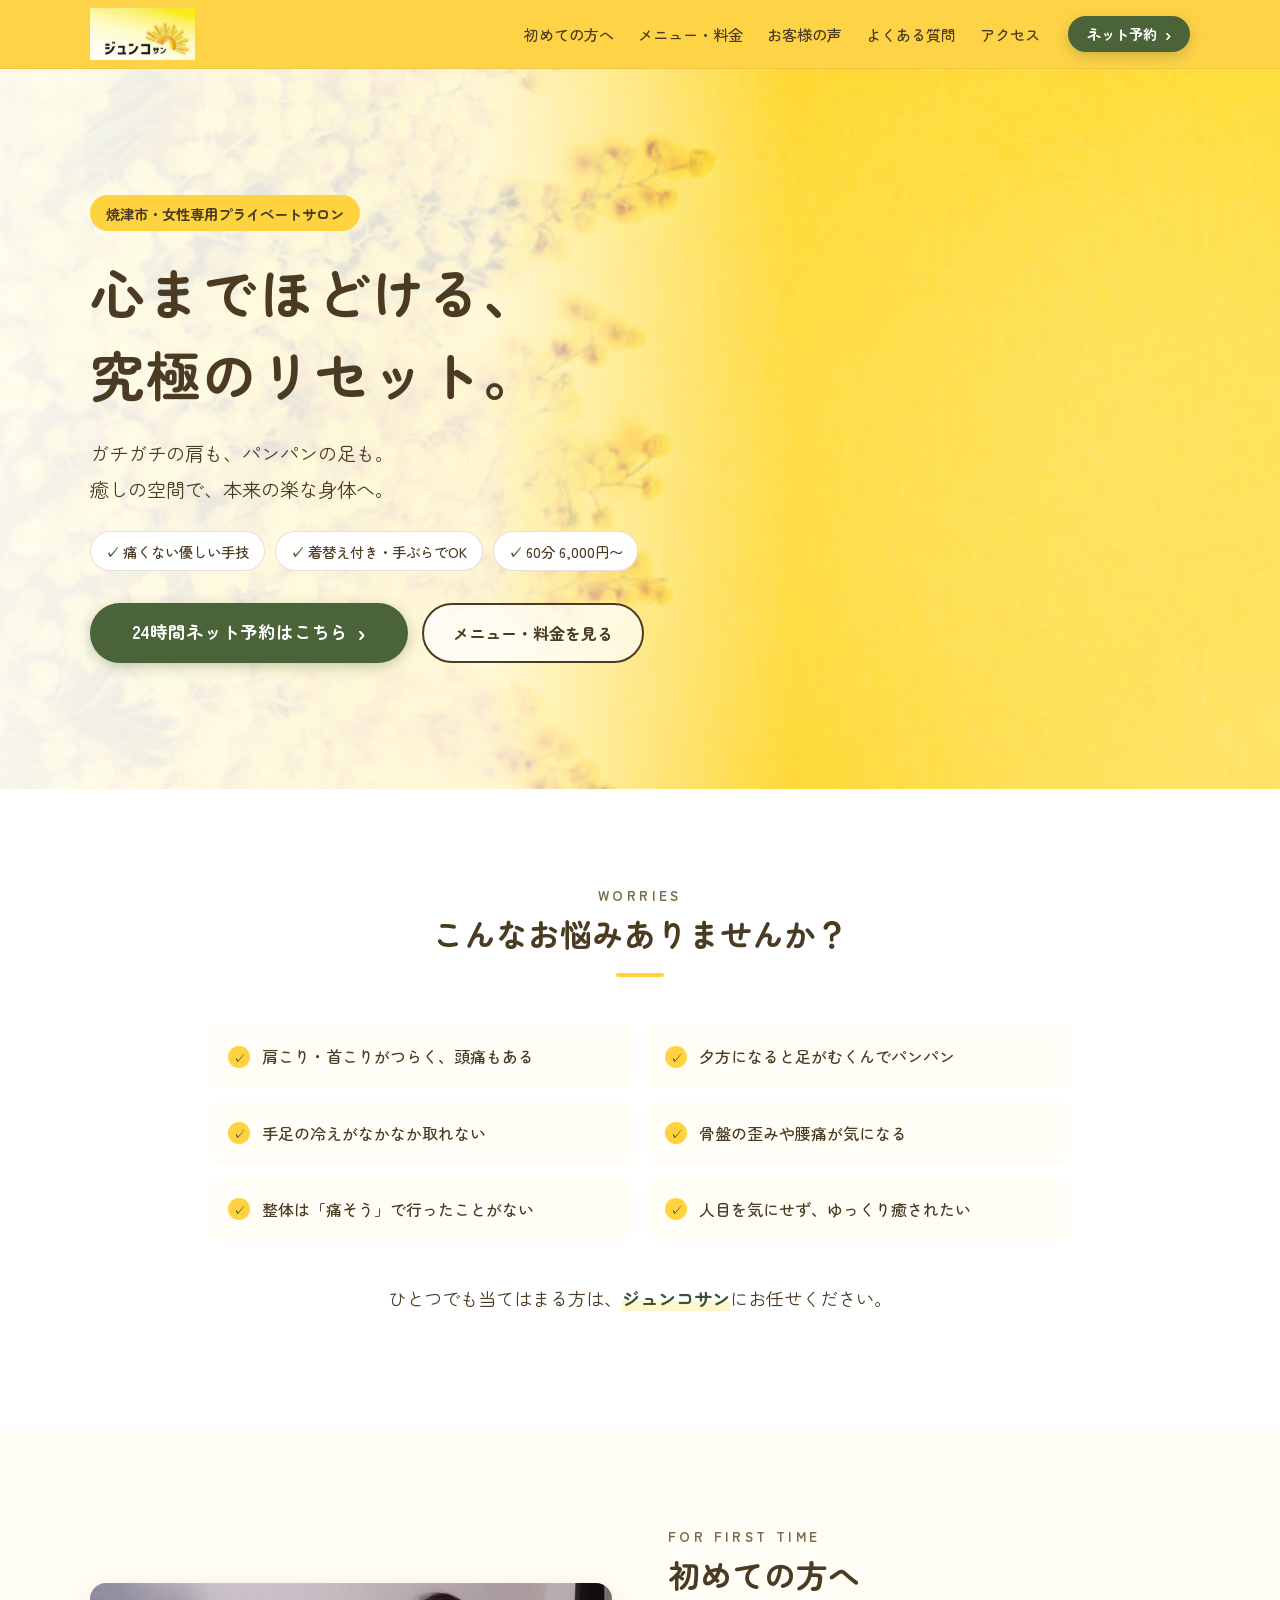
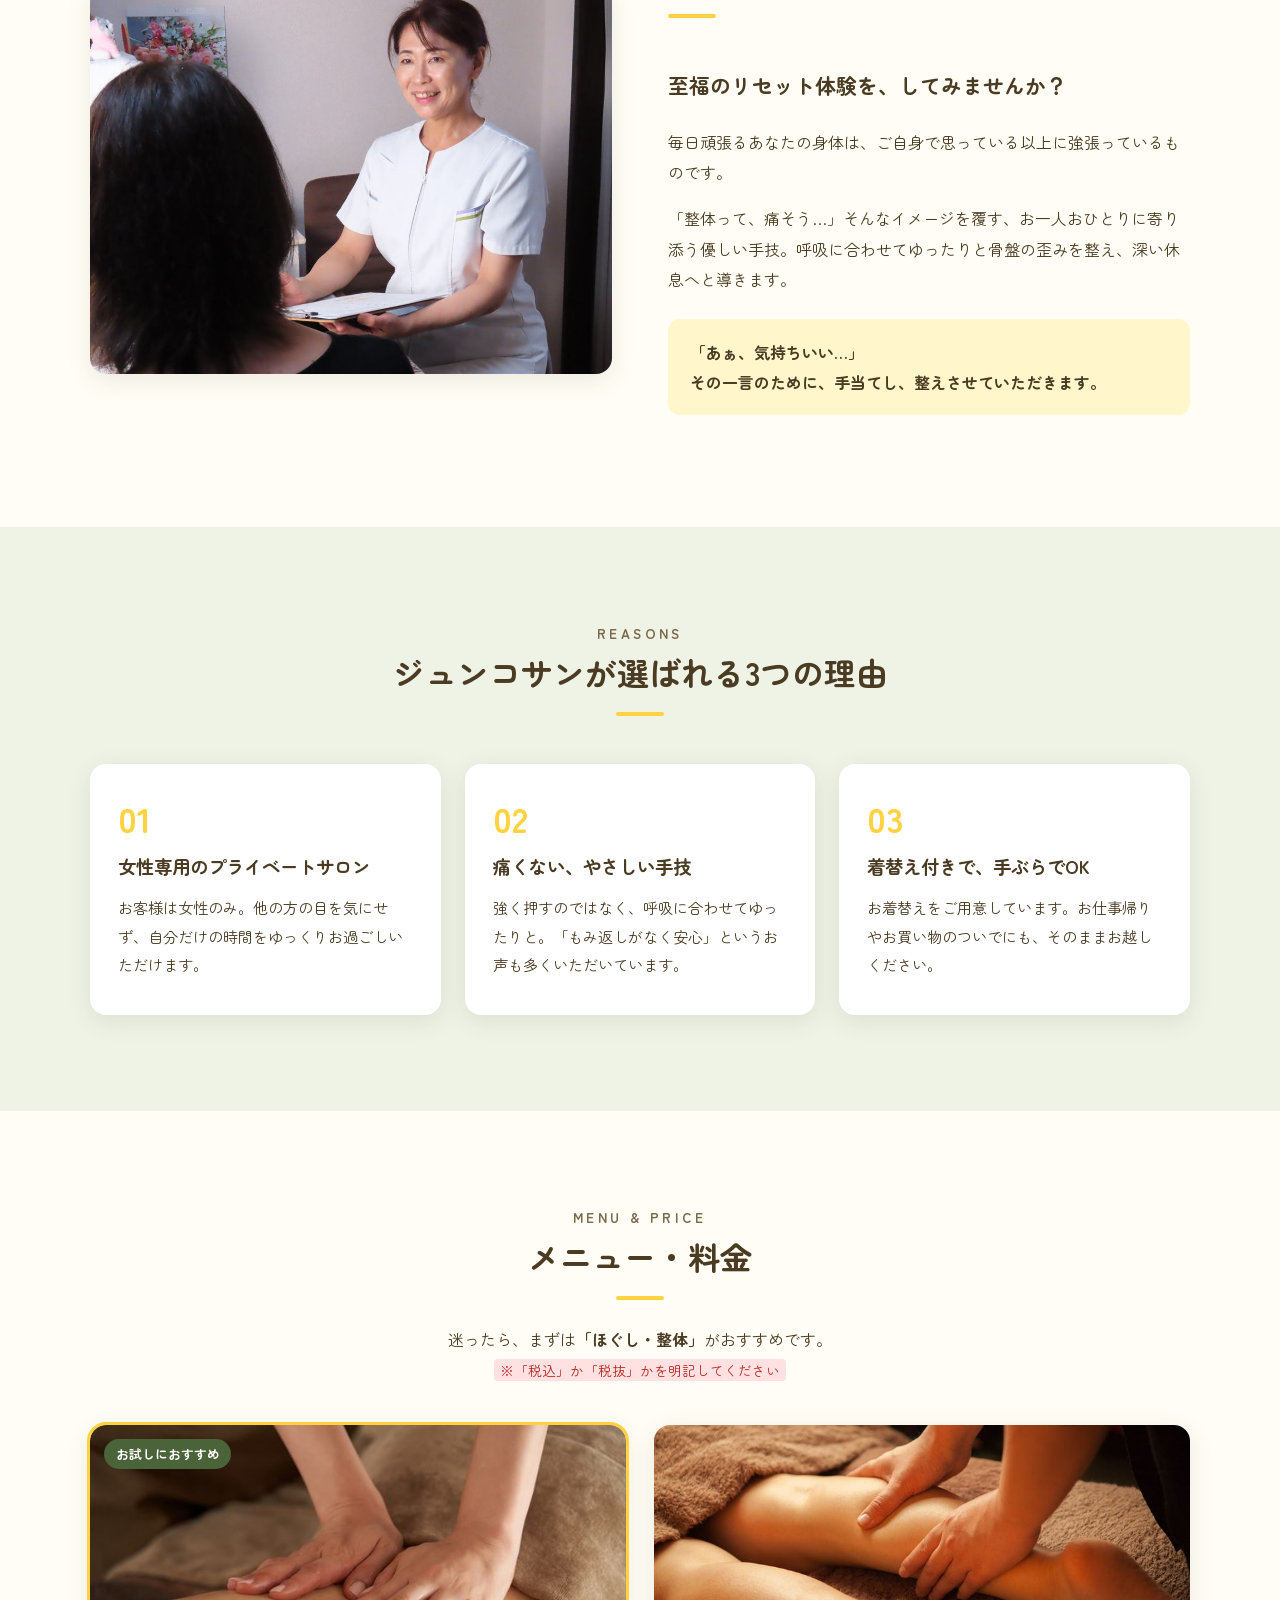
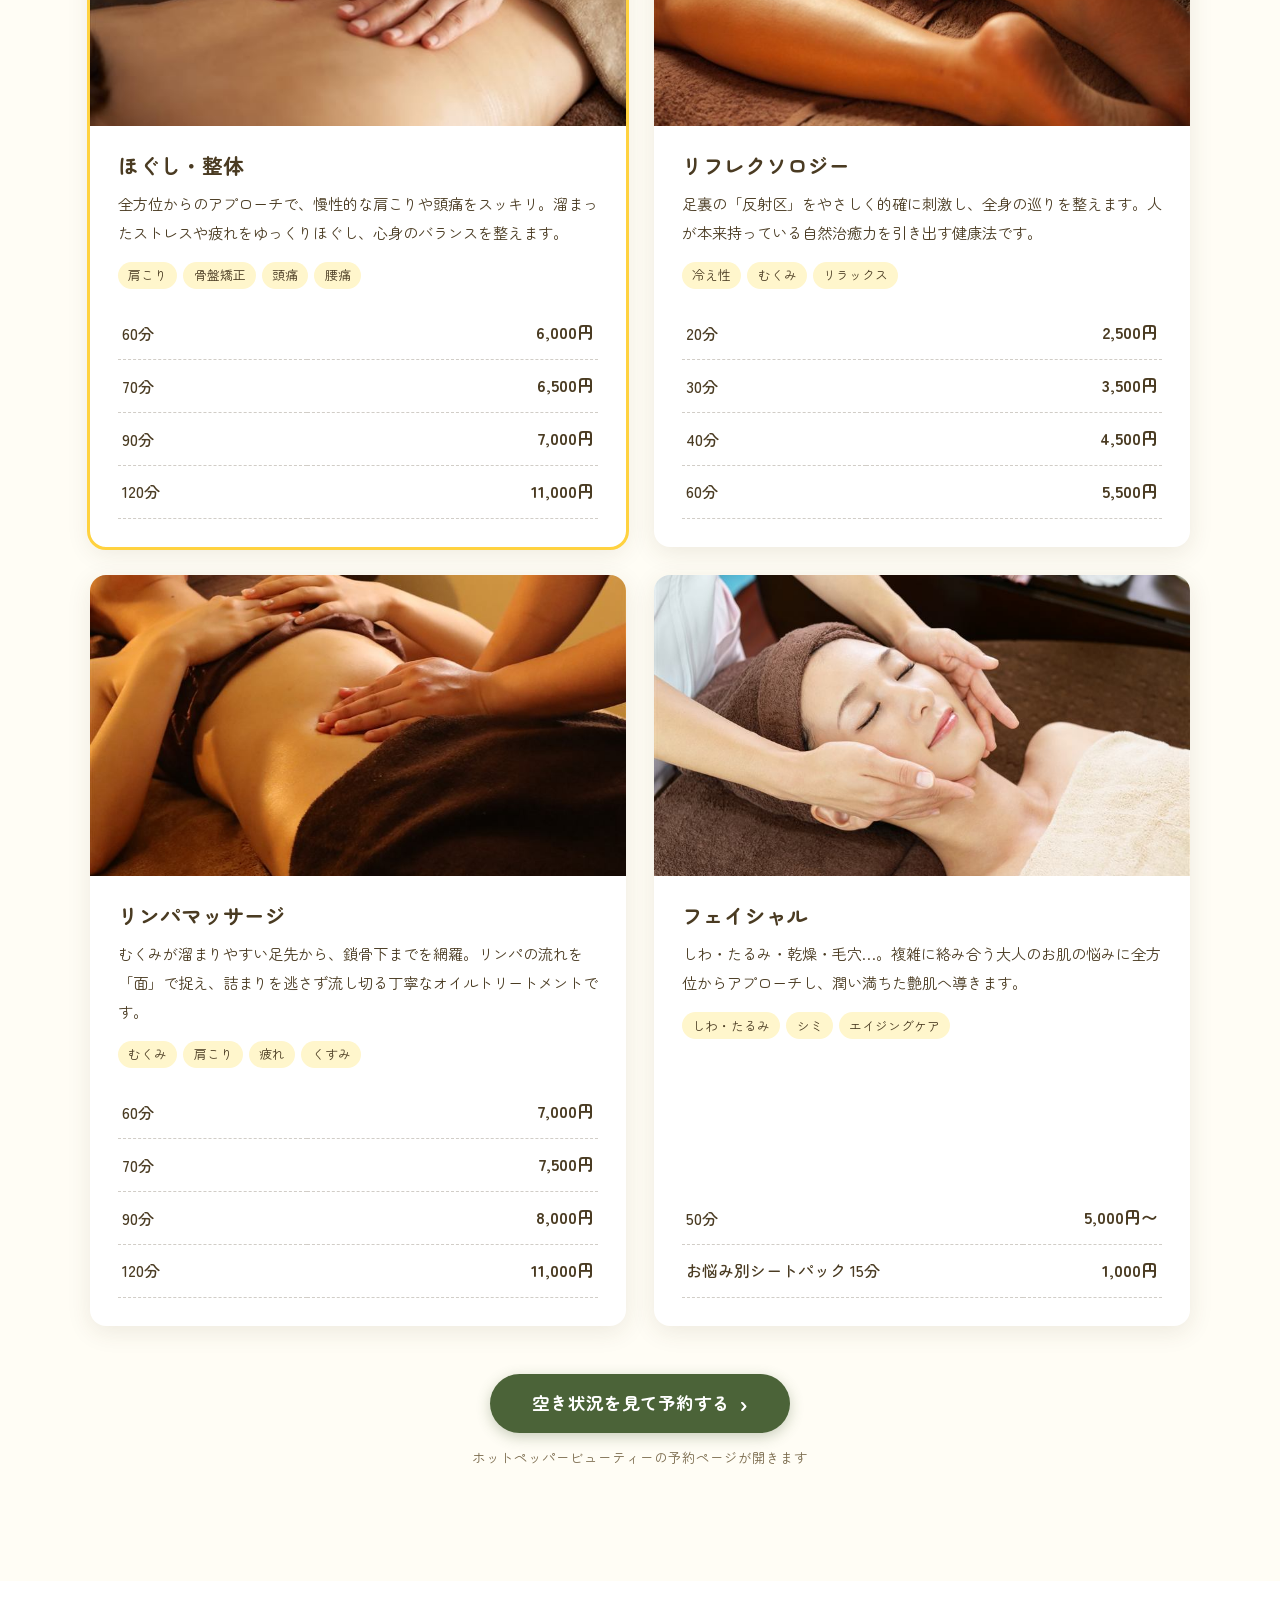
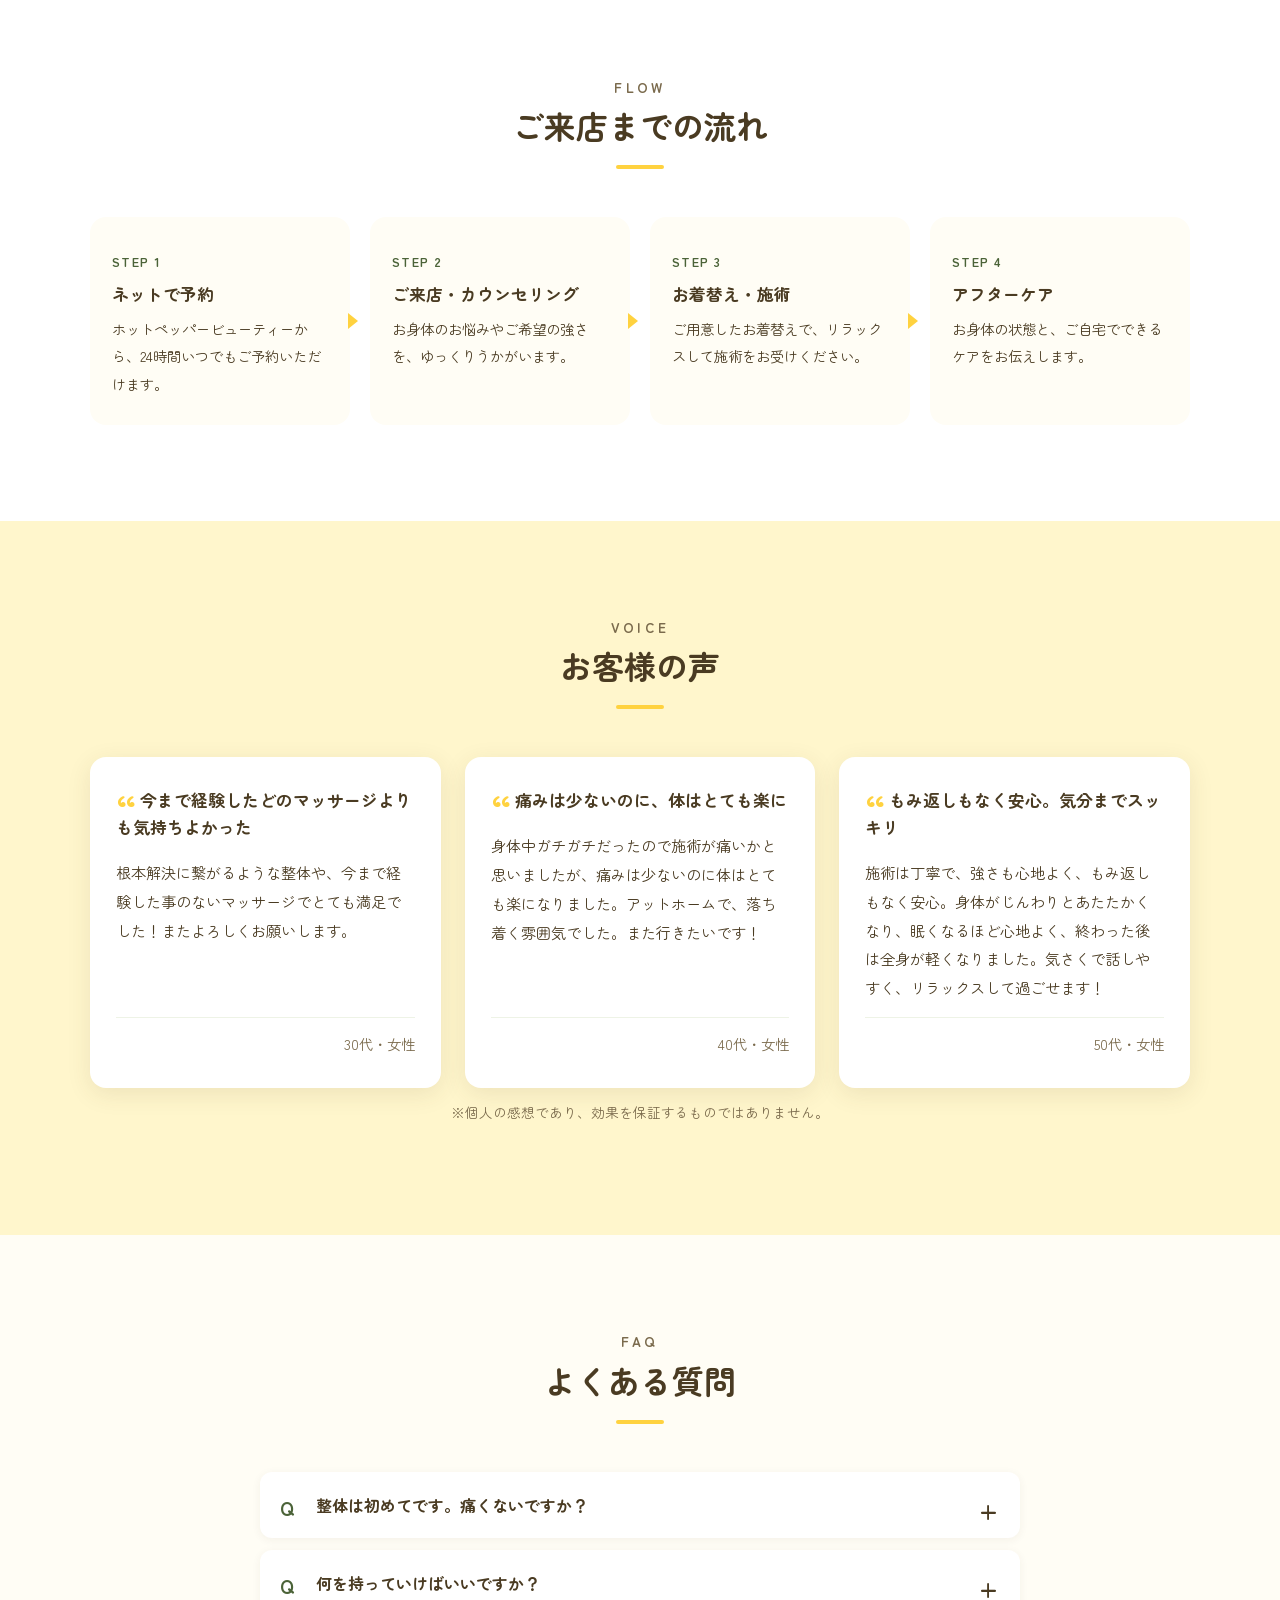
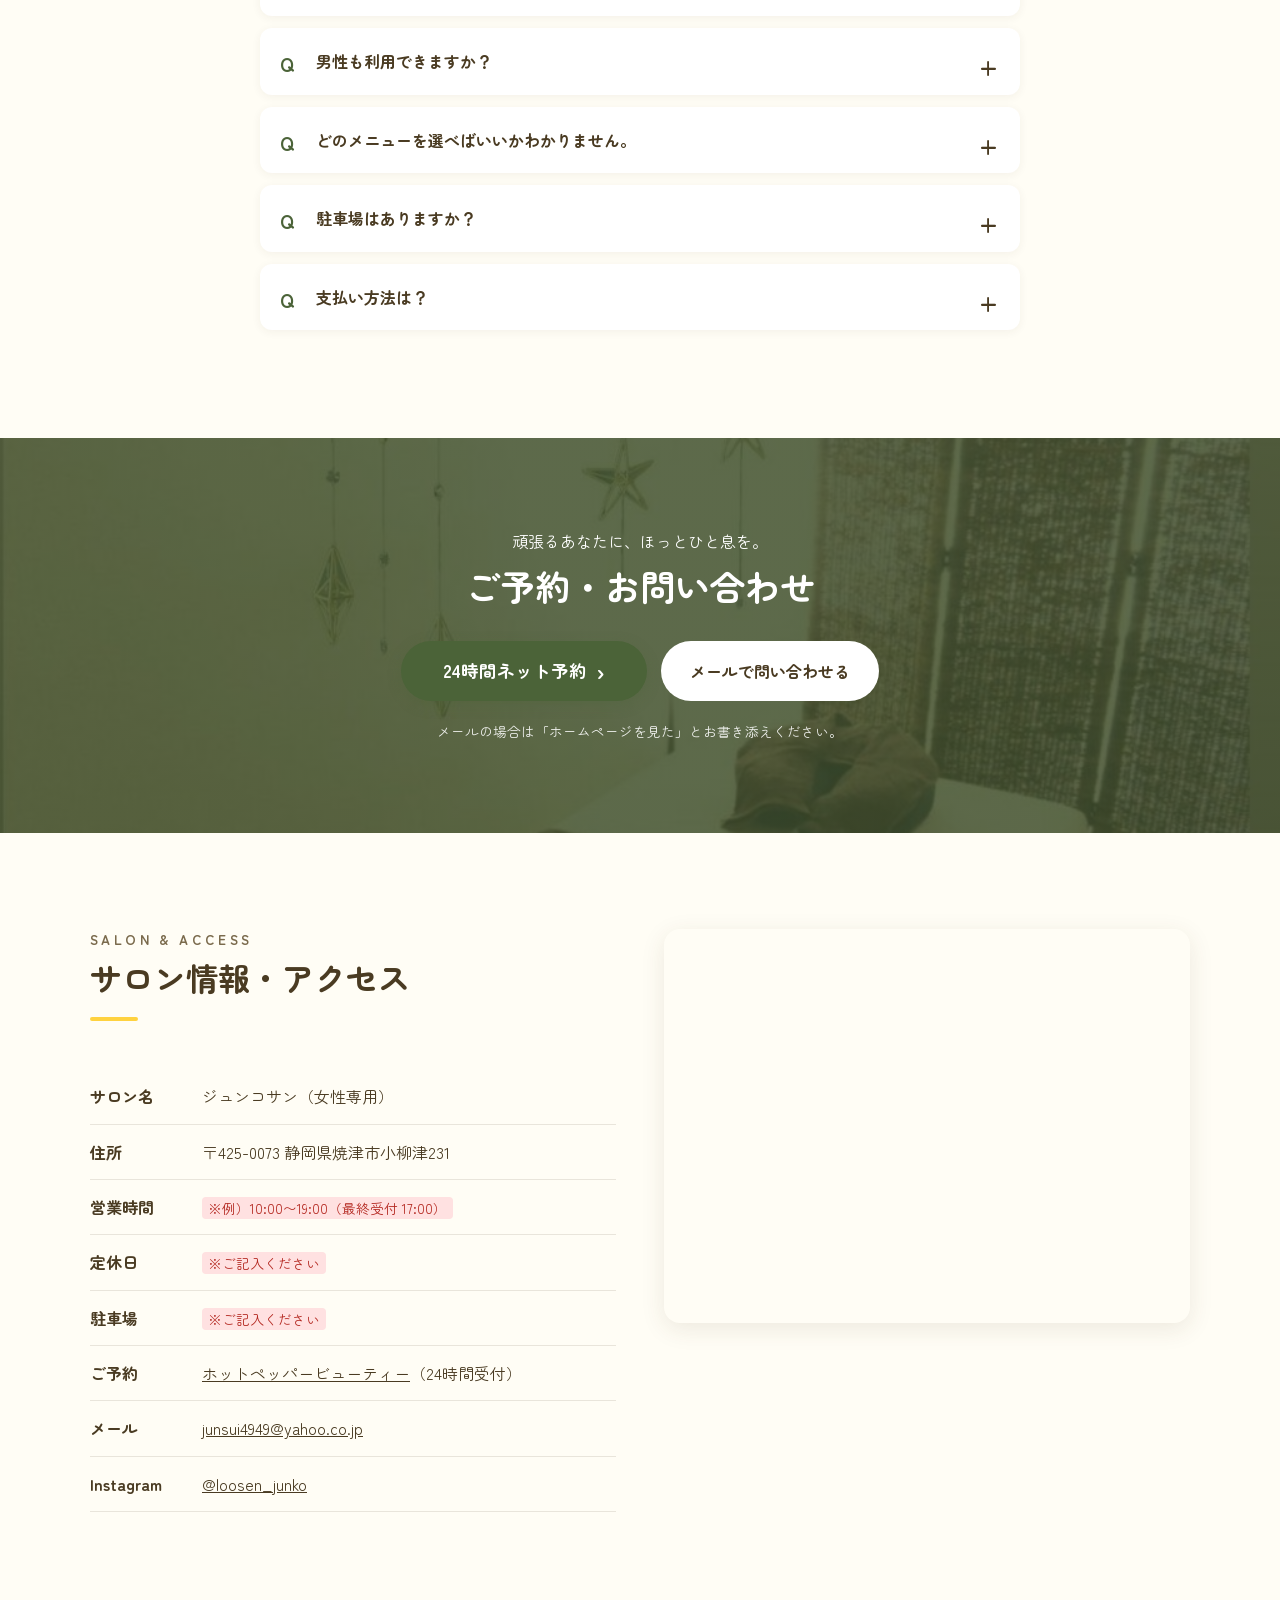
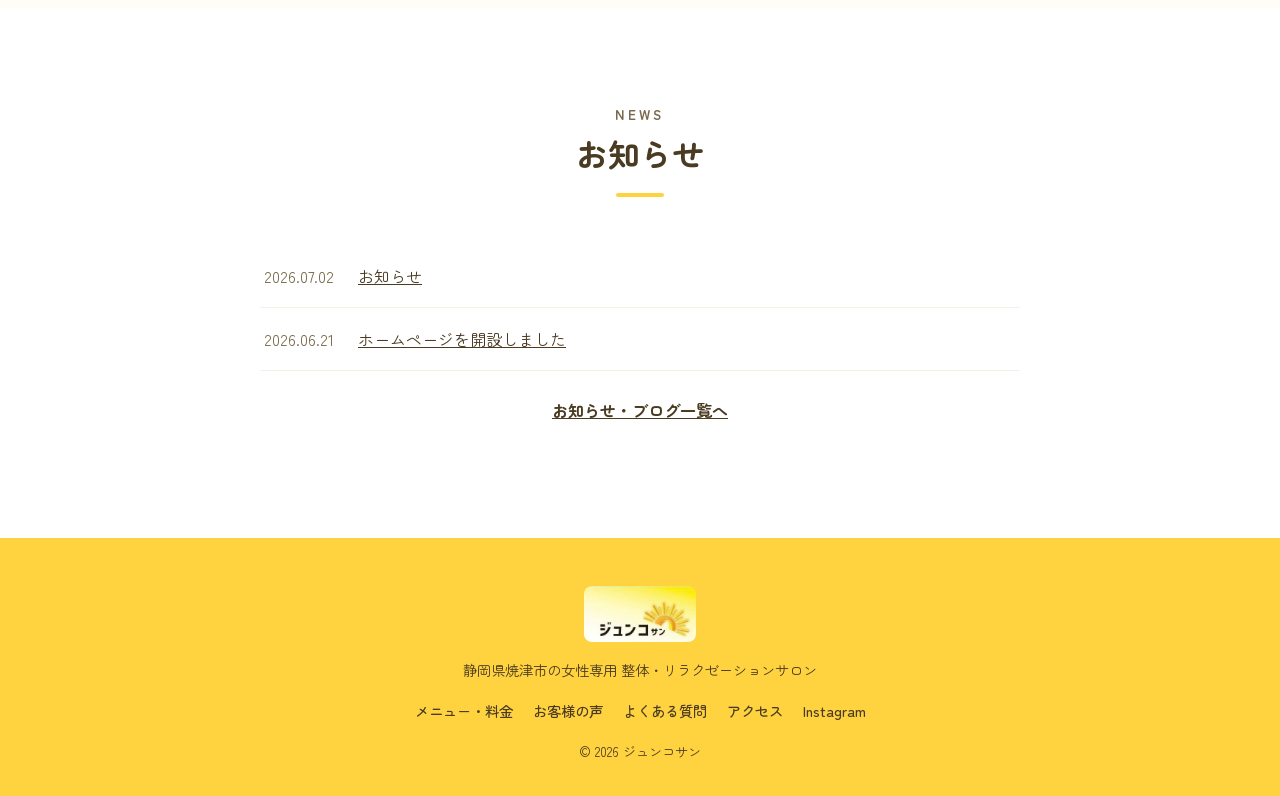
==== kaizen-mimosa/index.html @ 1a6950d2 "改善版をミモザ版の配色にしたパターン（kaizen-mimosa）を追加 Co-Authored-By: Claude Opus 5.5 (1M context) <noreply@anthropic" ====
<!DOCTYPE html>
<html lang="ja">
<head>
  <meta charset="UTF-8">
  <meta name="viewport" content="width=device-width, initial-scale=1">
  <title>ジュンコサン｜焼津市の女性専用 整体・リラクゼーションサロン</title>
  <meta name="description" content="静岡県焼津市小柳津の女性専用プライベートサロン「ジュンコサン」。痛くない優しい整体・骨盤調整、リフレクソロジー、リンパマッサージ、フェイシャル。着替え付きで手ぶらでOK。ホットペッパービューティーから24時間ネット予約できます。">
  <meta name="theme-color" content="#ffd23f">
  <link rel="canonical" href="https://junkosantikakuraga102.com/">

  <!-- OGP（SNSでシェアされたときの表示） -->
  <meta property="og:type" content="website">
  <meta property="og:site_name" content="ジュンコサン">
  <meta property="og:title" content="ジュンコサン｜焼津市の女性専用 整体・リラクゼーションサロン">
  <meta property="og:description" content="痛くない、やさしい整体。ガチガチの肩も、パンパンの足も、本来の楽な身体へ。焼津市の女性専用プライベートサロンです。">
  <meta property="og:url" content="https://junkosantikakuraga102.com/">
  <meta property="og:image" content="https://junkosantikakuraga102.com/images/counseling.jpg">
  <meta property="og:locale" content="ja_JP">
  <meta name="twitter:card" content="summary_large_image">

  <link rel="icon" href="images/logo.jpg">
  <link rel="preconnect" href="https://fonts.googleapis.com">
  <link rel="preconnect" href="https://fonts.gstatic.com" crossorigin>
  <link href="https://fonts.googleapis.com/css2?family=Zen+Maru+Gothic:wght@400;500;700&display=swap" rel="stylesheet">
  <link rel="preload" as="image" href="images/hero-mimosa.jpg">
  <link rel="stylesheet" href="css/style.css">

  <!-- 構造化データ（Googleにお店の情報を正しく伝える） -->
  <script type="application/ld+json">
  {
    "@context": "https://schema.org",
    "@type": "HealthAndBeautyBusiness",
    "name": "ジュンコサン",
    "description": "静岡県焼津市の女性専用プライベートサロン。整体・リフレクソロジー・リンパマッサージ・フェイシャル。",
    "url": "https://junkosantikakuraga102.com/",
    "image": "https://junkosantikakuraga102.com/images/counseling.jpg",
    "email": "junsui4949@yahoo.co.jp",
    "address": {
      "@type": "PostalAddress",
      "addressCountry": "JP",
      "addressRegion": "静岡県",
      "addressLocality": "焼津市",
      "streetAddress": "小柳津231"
    },
    "priceRange": "¥2,500〜¥11,000",
    "sameAs": [
      "https://www.instagram.com/loosen_junko/",
      "https://beauty.hotpepper.jp/kr/slnH000763623/"
    ]
  }
  </script>
</head>
<body>
  <a class="skip-link" href="#main">本文へスキップ</a>

  <!-- ===== ヘッダー ===== -->
  <header class="site-header" id="top">
    <div class="container header-inner">
      <a href="#top" class="logo" aria-label="ジュンコサン トップへ">
        <img src="images/logo.jpg" alt="ジュンコサン" width="152" height="76">
      </a>
      <button class="nav-toggle" aria-expanded="false" aria-controls="global-nav">
        <span class="nav-toggle-bar"></span>
        <span class="visually-hidden">メニューを開く</span>
      </button>
      <nav id="global-nav" class="global-nav" aria-label="メインメニュー">
        <ul>
          <li><a href="#first">初めての方へ</a></li>
          <li><a href="#menu">メニュー・料金</a></li>
          <li><a href="#voice">お客様の声</a></li>
          <li><a href="#faq">よくある質問</a></li>
          <li><a href="#access">アクセス</a></li>
        </ul>
        <a class="btn btn-primary btn-sm" href="https://beauty.hotpepper.jp/kr/slnH000763623/" target="_blank" rel="noopener">ネット予約</a>
      </nav>
    </div>
  </header>

  <main id="main">

    <!-- ===== ファーストビュー ===== -->
    <section class="hero">
      <div class="container hero-inner">
        <p class="hero-badge">焼津市・女性専用プライベートサロン</p>
        <h1 class="hero-title">心までほどける、<br>究極のリセット。</h1>
        <p class="hero-lead">ガチガチの肩も、パンパンの足も。<br>癒しの空間で、本来の楽な身体へ。</p>
        <ul class="hero-points">
          <li>痛くない優しい手技</li>
          <li>着替え付き・手ぶらでOK</li>
          <li>60分 6,000円〜</li>
        </ul>
        <div class="hero-cta">
          <a class="btn btn-primary btn-lg" href="https://beauty.hotpepper.jp/kr/slnH000763623/" target="_blank" rel="noopener">24時間ネット予約はこちら</a>
          <a class="btn btn-ghost" href="#menu">メニュー・料金を見る</a>
        </div>
      </div>
    </section>

    <!-- ===== お悩み ===== -->
    <section class="section worries">
      <div class="container">
        <h2 class="section-title"><span class="en">Worries</span>こんなお悩みありませんか？</h2>
        <ul class="worry-list">
          <li>肩こり・首こりがつらく、頭痛もある</li>
          <li>夕方になると足がむくんでパンパン</li>
          <li>手足の冷えがなかなか取れない</li>
          <li>骨盤の歪みや腰痛が気になる</li>
          <li>整体は「痛そう」で行ったことがない</li>
          <li>人目を気にせず、ゆっくり癒されたい</li>
        </ul>
        <p class="worries-answer">ひとつでも当てはまる方は、<strong>ジュンコサン</strong>にお任せください。</p>
      </div>
    </section>

    <!-- ===== 初めての方へ ===== -->
    <section class="section first" id="first">
      <div class="container first-inner">
        <figure class="first-photo">
          <img src="images/counseling.jpg" alt="施術前に、お客様のお悩みを丁寧にうかがうカウンセリングの様子" width="1000" height="750" loading="lazy">
        </figure>
        <div class="first-text">
          <h2 class="section-title left"><span class="en">For First Time</span>初めての方へ</h2>
          <p class="first-catch">至福のリセット体験を、してみませんか？</p>
          <p>毎日頑張るあなたの身体は、ご自身で思っている以上に強張っているものです。</p>
          <p>「整体って、痛そう…」そんなイメージを覆す、お一人おひとりに寄り添う優しい手技。呼吸に合わせてゆったりと骨盤の歪みを整え、深い休息へと導きます。</p>
          <p class="quote">「あぁ、気持ちいい…」<br>その一言のために、手当てし、整えさせていただきます。</p>
        </div>
      </div>
    </section>

    <!-- ===== 選ばれる理由 ===== -->
    <section class="section reasons">
      <div class="container">
        <h2 class="section-title"><span class="en">Reasons</span>ジュンコサンが選ばれる3つの理由</h2>
        <ol class="reason-list">
          <li class="reason">
            <span class="reason-no">01</span>
            <h3>女性専用のプライベートサロン</h3>
            <p>お客様は女性のみ。他の方の目を気にせず、自分だけの時間をゆっくりお過ごしいただけます。</p>
          </li>
          <li class="reason">
            <span class="reason-no">02</span>
            <h3>痛くない、やさしい手技</h3>
            <p>強く押すのではなく、呼吸に合わせてゆったりと。「もみ返しがなく安心」というお声も多くいただいています。</p>
          </li>
          <li class="reason">
            <span class="reason-no">03</span>
            <h3>着替え付きで、手ぶらでOK</h3>
            <p>お着替えをご用意しています。お仕事帰りやお買い物のついでにも、そのままお越しください。</p>
          </li>
        </ol>
      </div>
    </section>

    <!-- ===== メニュー・料金 ===== -->
    <section class="section menu" id="menu">
      <div class="container">
        <h2 class="section-title"><span class="en">Menu &amp; Price</span>メニュー・料金</h2>
        <p class="section-lead">迷ったら、まずは<strong>「ほぐし・整体」</strong>がおすすめです。<br><span class="todo">※「税込」か「税抜」かを明記してください</span></p>

        <div class="menu-grid">
          <article class="menu-card is-recommend">
            <span class="menu-label">お試しにおすすめ</span>
            <img src="images/menu-seitai.jpg" alt="背中をやさしくほぐす整体の施術" width="645" height="430" loading="lazy">
            <div class="menu-body">
              <h3>ほぐし・整体</h3>
              <p class="menu-desc">全方位からのアプローチで、慢性的な肩こりや頭痛をスッキリ。溜まったストレスや疲れをゆっくりほぐし、心身のバランスを整えます。</p>
              <ul class="tags"><li>肩こり</li><li>骨盤矯正</li><li>頭痛</li><li>腰痛</li></ul>
              <table class="price">
                <caption class="visually-hidden">ほぐし・整体の料金</caption>
                <tr><th>60分</th><td>6,000円</td></tr>
                <tr><th>70分</th><td>6,500円</td></tr>
                <tr><th>90分</th><td>7,000円</td></tr>
                <tr><th>120分</th><td>11,000円</td></tr>
              </table>
            </div>
          </article>

          <article class="menu-card">
            <img src="images/menu-reflexology.jpg" alt="足裏の反射区を刺激するリフレクソロジーの施術" width="800" height="533" loading="lazy">
            <div class="menu-body">
              <h3>リフレクソロジー</h3>
              <p class="menu-desc">足裏の「反射区」をやさしく的確に刺激し、全身の巡りを整えます。人が本来持っている自然治癒力を引き出す健康法です。</p>
              <ul class="tags"><li>冷え性</li><li>むくみ</li><li>リラックス</li></ul>
              <table class="price">
                <caption class="visually-hidden">リフレクソロジーの料金</caption>
                <tr><th>20分</th><td>2,500円</td></tr>
                <tr><th>30分</th><td>3,500円</td></tr>
                <tr><th>40分</th><td>4,500円</td></tr>
                <tr><th>60分</th><td>5,500円</td></tr>
              </table>
            </div>
          </article>

          <article class="menu-card">
            <img src="images/menu-lymph.jpg" alt="オイルを使ったリンパマッサージの施術" width="800" height="533" loading="lazy">
            <div class="menu-body">
              <h3>リンパマッサージ</h3>
              <p class="menu-desc">むくみが溜まりやすい足先から、鎖骨下までを網羅。リンパの流れを「面」で捉え、詰まりを逃さず流し切る丁寧なオイルトリートメントです。</p>
              <ul class="tags"><li>むくみ</li><li>肩こり</li><li>疲れ</li><li>くすみ</li></ul>
              <table class="price">
                <caption class="visually-hidden">リンパマッサージの料金</caption>
                <tr><th>60分</th><td>7,000円</td></tr>
                <tr><th>70分</th><td>7,500円</td></tr>
                <tr><th>90分</th><td>8,000円</td></tr>
                <tr><th>120分</th><td>11,000円</td></tr>
              </table>
            </div>
          </article>

          <article class="menu-card">
            <img src="images/menu-facial.jpg" alt="お顔をケアするフェイシャルの施術" width="800" height="534" loading="lazy">
            <div class="menu-body">
              <h3>フェイシャル</h3>
              <p class="menu-desc">しわ・たるみ・乾燥・毛穴…。複雑に絡み合う大人のお肌の悩みに全方位からアプローチし、潤い満ちた艶肌へ導きます。</p>
              <ul class="tags"><li>しわ・たるみ</li><li>シミ</li><li>エイジングケア</li></ul>
              <table class="price">
                <caption class="visually-hidden">フェイシャルの料金</caption>
                <tr><th>50分</th><td>5,000円〜</td></tr>
                <tr><th>お悩み別シートパック 15分</th><td>1,000円</td></tr>
              </table>
            </div>
          </article>
        </div>

        <div class="center">
          <a class="btn btn-primary btn-lg" href="https://beauty.hotpepper.jp/kr/slnH000763623/" target="_blank" rel="noopener">空き状況を見て予約する</a>
          <p class="note">ホットペッパービューティーの予約ページが開きます</p>
        </div>
      </div>
    </section>

    <!-- ===== ご予約の流れ ===== -->
    <section class="section flow">
      <div class="container">
        <h2 class="section-title"><span class="en">Flow</span>ご来店までの流れ</h2>
        <ol class="flow-list">
          <li><span class="flow-step">STEP 1</span><h3>ネットで予約</h3><p>ホットペッパービューティーから、24時間いつでもご予約いただけます。</p></li>
          <li><span class="flow-step">STEP 2</span><h3>ご来店・カウンセリング</h3><p>お身体のお悩みやご希望の強さを、ゆっくりうかがいます。</p></li>
          <li><span class="flow-step">STEP 3</span><h3>お着替え・施術</h3><p>ご用意したお着替えで、リラックスして施術をお受けください。</p></li>
          <li><span class="flow-step">STEP 4</span><h3>アフターケア</h3><p>お身体の状態と、ご自宅でできるケアをお伝えします。</p></li>
        </ol>
      </div>
    </section>

    <!-- ===== お客様の声 ===== -->
    <section class="section voice" id="voice">
      <div class="container">
        <h2 class="section-title"><span class="en">Voice</span>お客様の声</h2>
        <div class="voice-grid">
          <figure class="voice-card">
            <blockquote>
              <p class="voice-head">今まで経験したどのマッサージよりも気持ちよかった</p>
              <p>根本解決に繋がるような整体や、今まで経験した事のないマッサージでとても満足でした！またよろしくお願いします。</p>
            </blockquote>
            <figcaption>30代・女性</figcaption>
          </figure>
          <figure class="voice-card">
            <blockquote>
              <p class="voice-head">痛みは少ないのに、体はとても楽に</p>
              <p>身体中ガチガチだったので施術が痛いかと思いましたが、痛みは少ないのに体はとても楽になりました。アットホームで、落ち着く雰囲気でした。また行きたいです！</p>
            </blockquote>
            <figcaption>40代・女性</figcaption>
          </figure>
          <figure class="voice-card">
            <blockquote>
              <p class="voice-head">もみ返しもなく安心。気分までスッキリ</p>
              <p>施術は丁寧で、強さも心地よく、もみ返しもなく安心。身体がじんわりとあたたかくなり、眠くなるほど心地よく、終わった後は全身が軽くなりました。気さくで話しやすく、リラックスして過ごせます！</p>
            </blockquote>
            <figcaption>50代・女性</figcaption>
          </figure>
        </div>
        <p class="note center">※個人の感想であり、効果を保証するものではありません。</p>
      </div>
    </section>

    <!-- ===== よくある質問 ===== -->
    <section class="section faq" id="faq">
      <div class="container narrow">
        <h2 class="section-title"><span class="en">FAQ</span>よくある質問</h2>
        <details>
          <summary>整体は初めてです。痛くないですか？</summary>
          <p>強く押す施術ではなく、呼吸に合わせたやさしい手技です。強さはご希望に合わせて調整しますので、施術中もお気軽にお声がけください。</p>
        </details>
        <details>
          <summary>何を持っていけばいいですか？</summary>
          <p>お着替えをご用意していますので、手ぶらでお越しいただけます。</p>
        </details>
        <details>
          <summary>男性も利用できますか？</summary>
          <p>申し訳ございません。当店は女性専用のプライベートサロンです。</p>
        </details>
        <details>
          <summary>どのメニューを選べばいいかわかりません。</summary>
          <p>迷われた方には「ほぐし・整体」をおすすめしています。カウンセリングでお悩みをうかがい、最適な施術をご提案します。</p>
        </details>
        <details>
          <summary>駐車場はありますか？</summary>
          <p><span class="todo">※駐車場の有無・台数をご記入ください</span></p>
        </details>
        <details>
          <summary>支払い方法は？</summary>
          <p><span class="todo">※現金／キャッシュレス対応をご記入ください</span></p>
        </details>
      </div>
    </section>

    <!-- ===== 予約CTA ===== -->
    <section class="cta-band">
      <div class="container">
        <p class="cta-band-lead">頑張るあなたに、ほっとひと息を。</p>
        <h2>ご予約・お問い合わせ</h2>
        <div class="cta-band-buttons">
          <a class="btn btn-primary btn-lg" href="https://beauty.hotpepper.jp/kr/slnH000763623/" target="_blank" rel="noopener">24時間ネット予約</a>
          <a class="btn btn-light" href="mailto:junsui4949@yahoo.co.jp?subject=%E3%83%9B%E3%83%BC%E3%83%A0%E3%83%9A%E3%83%BC%E3%82%B8%E3%82%92%E8%A6%8B%E3%81%A6%E3%81%8A%E5%95%8F%E3%81%84%E5%90%88%E3%82%8F%E3%81%9B">メールで問い合わせる</a>
        </div>
        <p class="cta-band-note">メールの場合は「ホームページを見た」とお書き添えください。</p>
      </div>
    </section>

    <!-- ===== サロン情報・アクセス ===== -->
    <section class="section access" id="access">
      <div class="container access-inner">
        <div class="access-info">
          <h2 class="section-title left"><span class="en">Salon &amp; Access</span>サロン情報・アクセス</h2>
          <dl class="info-list">
            <dt>サロン名</dt><dd>ジュンコサン（女性専用）</dd>
            <dt>住所</dt><dd>〒425-0073 静岡県焼津市小柳津231</dd>
            <dt>営業時間</dt><dd><span class="todo">※例）10:00〜19:00（最終受付 17:00）</span></dd>
            <dt>定休日</dt><dd><span class="todo">※ご記入ください</span></dd>
            <dt>駐車場</dt><dd><span class="todo">※ご記入ください</span></dd>
            <dt>ご予約</dt><dd><a href="https://beauty.hotpepper.jp/kr/slnH000763623/" target="_blank" rel="noopener">ホットペッパービューティー</a>（24時間受付）</dd>
            <dt>メール</dt><dd><a href="mailto:junsui4949@yahoo.co.jp">junsui4949@yahoo.co.jp</a></dd>
            <dt>Instagram</dt><dd><a href="https://www.instagram.com/loosen_junko/" target="_blank" rel="noopener">@loosen_junko</a></dd>
          </dl>
        </div>
        <div class="access-map">
          <iframe title="ジュンコサンの地図" src="https://maps.google.com/maps?cid=7483196735496831765&amp;z=16&amp;output=embed" loading="lazy" referrerpolicy="no-referrer-when-downgrade"></iframe>
        </div>
      </div>
    </section>

    <!-- ===== お知らせ ===== -->
    <section class="section news">
      <div class="container narrow">
        <h2 class="section-title"><span class="en">News</span>お知らせ</h2>
        <ul class="news-list">
          <li><time datetime="2026-07-02">2026.07.02</time><a href="https://junkosantikakuraga102.com/%e3%81%8a%e7%9f%a5%e3%82%89%e3%81%9b/">お知らせ</a></li>
          <li><time datetime="2026-06-21">2026.06.21</time><a href="https://junkosantikakuraga102.com/%e3%83%9b%e3%83%bc%e3%83%a0%e3%83%9a%e3%83%bc%e3%82%b8%e9%96%8b%e8%a8%ad%e3%81%97%e3%81%be%e3%81%97%e3%81%9f/">ホームページを開設しました</a></li>
        </ul>
        <p class="center"><a class="link-more" href="https://junkosantikakuraga102.com/category/all/">お知らせ・ブログ一覧へ</a></p>
      </div>
    </section>
  </main>

  <!-- ===== フッター ===== -->
  <footer class="site-footer">
    <div class="container footer-inner">
      <img src="images/logo.jpg" alt="ジュンコサン" width="152" height="76" loading="lazy">
      <p>静岡県焼津市の女性専用 整体・リラクゼーションサロン</p>
      <nav aria-label="フッターメニュー">
        <a href="#menu">メニュー・料金</a>
        <a href="#voice">お客様の声</a>
        <a href="#faq">よくある質問</a>
        <a href="#access">アクセス</a>
        <a href="https://www.instagram.com/loosen_junko/" target="_blank" rel="noopener">Instagram</a>
      </nav>
      <small>&copy; 2026 ジュンコサン</small>
    </div>
  </footer>

  <!-- ===== スマホ用 固定予約バー ===== -->
  <div class="sticky-cta" aria-hidden="false">
    <a class="sticky-cta-reserve" href="https://beauty.hotpepper.jp/kr/slnH000763623/" target="_blank" rel="noopener">ネット予約（24時間）</a>
    <a class="sticky-cta-menu" href="#menu">料金を見る</a>
  </div>

  <script src="js/main.js" defer></script>
</body>
</html>
---- kaizen-mimosa/css/style.css ----
/* =========================================================
   ジュンコサン 改善版（ミモザ配色）スタイル
   カラー：ミモザイエロー × 葉のセージグリーン × あたたかい白（ミモザ版の配色）
   ========================================================= */
:root {
  --yellow: #ffd23f;
  --yellow-soft: #fff6cc;
  --cream: #fffdf5;
  --beige: #eef3e6;
  --brown: #4a3b22;
  --brown-light: #7a6a4c;
  --text: #4a3b22;
  --white: #fff;
  --cta: #4b6338;
  --cta-dark: #3c5130;
  --radius: 16px;
  --shadow: 0 6px 24px rgba(74, 59, 34, .10);
  --font: "Zen Maru Gothic", "Hiragino Maru Gothic ProN", "Hiragino Sans", "Yu Gothic", Meiryo, sans-serif;
}

*, *::before, *::after { box-sizing: border-box; }
html { scroll-behavior: smooth; scroll-padding-top: 80px; }
body {
  margin: 0;
  font-family: var(--font);
  font-size: 16px;
  line-height: 1.9;
  color: var(--text);
  background: var(--cream);
  -webkit-font-smoothing: antialiased;
}
img { max-width: 100%; height: auto; display: block; }
a { color: var(--brown); }
h1, h2, h3 { line-height: 1.5; margin: 0; }
p { margin: 0 0 1em; }
ul, ol { margin: 0; padding: 0; list-style: none; }

.container { width: min(1100px, 100% - 32px); margin-inline: auto; }
.container.narrow { width: min(760px, 100% - 32px); }
.center { text-align: center; }
.visually-hidden {
  position: absolute; width: 1px; height: 1px; overflow: hidden;
  clip: rect(0 0 0 0); white-space: nowrap;
}
.skip-link {
  position: absolute; left: 8px; top: -60px; z-index: 200;
  background: var(--brown); color: var(--white); padding: 8px 16px; border-radius: 8px;
}
.skip-link:focus { top: 8px; }
:focus-visible { outline: 3px solid var(--cta); outline-offset: 3px; }

/* 要記入の箇所（公開前に削除・差し替え） */
.todo {
  background: #ffe1e1; color: #b3261e; font-size: .85em;
  padding: 1px 6px; border-radius: 4px;
}

/* ---------- ボタン ---------- */
.btn {
  display: inline-flex; align-items: center; justify-content: center;
  gap: .5em; padding: .85em 1.8em; border-radius: 999px;
  font-weight: 700; text-decoration: none; line-height: 1.4;
  transition: transform .2s, background-color .2s, box-shadow .2s;
}
.btn:hover { transform: translateY(-2px); }
.btn-primary { background: var(--cta); color: var(--white); box-shadow: 0 4px 14px rgba(75, 99, 56, .3); }
.btn-primary:hover { background: var(--cta-dark); }
.btn-ghost { border: 2px solid var(--brown); color: var(--brown); background: rgba(255,255,255,.7); }
.btn-light { background: var(--white); color: var(--brown); }
.btn-lg { font-size: 1.1rem; padding: 1em 2.4em; }
.btn-sm { font-size: .9rem; padding: .55em 1.3em; }
.btn-primary::after, .sticky-cta-reserve::after { content: "›"; font-size: 1.3em; line-height: 1; }

/* ---------- ヘッダー ---------- */
.site-header {
  position: sticky; top: 0; z-index: 100;
  background: rgba(255, 210, 63, .96);
  backdrop-filter: blur(6px);
  border-bottom: 1px solid rgba(74, 59, 34, .08);
}
.header-inner { display: flex; align-items: center; justify-content: space-between; height: 68px; }
.logo img { height: 52px; width: auto; }
.global-nav { display: flex; align-items: center; gap: 28px; }
.global-nav ul { display: flex; gap: 24px; }
.global-nav ul a { text-decoration: none; font-weight: 500; font-size: .95rem; }
.global-nav ul a:hover { color: var(--cta); }
.nav-toggle { display: none; }

/* ---------- ファーストビュー ---------- */
.hero {
  position: relative; overflow: hidden;
  min-height: min(88vh, 720px);
  display: flex; align-items: center;
  background:
    linear-gradient(90deg, rgba(255, 253, 245, .96) 0%, rgba(255, 253, 245, .85) 38%, rgba(255, 253, 245, 0) 62%),
    url("../images/hero-mimosa.jpg") right center / cover no-repeat;
}
.hero-inner { padding: 64px 0; }
.hero-badge {
  display: inline-block; background: var(--yellow); color: var(--brown);
  font-weight: 700; font-size: .9rem; padding: .3em 1.1em; border-radius: 999px; margin-bottom: 20px;
}
.hero-title { font-size: clamp(2rem, 5vw, 3.4rem); color: var(--brown); letter-spacing: .04em; margin-bottom: 20px; }
.hero-lead { font-size: clamp(1rem, 2vw, 1.2rem); margin-bottom: 24px; }
.hero-points { display: flex; flex-wrap: wrap; gap: 10px; margin-bottom: 32px; }
.hero-points li {
  background: var(--white); border: 1px solid rgba(74, 59, 34, .15);
  padding: .35em 1em; border-radius: 999px; font-size: .9rem; font-weight: 500;
}
.hero-points li::before { content: "✓ "; color: var(--cta); font-weight: 700; }
.hero-cta { display: flex; flex-wrap: wrap; gap: 14px; }

/* ---------- 共通セクション ---------- */
.section { padding: 96px 0; }
.section-title {
  text-align: center; font-size: clamp(1.5rem, 3vw, 2rem); color: var(--brown); margin-bottom: 48px;
}
.section-title.left { text-align: left; }
.section-title .en {
  display: block; font-size: .85rem; letter-spacing: .25em; color: var(--brown-light);
  text-transform: uppercase; margin-bottom: 4px;
}
.section-title::after {
  content: ""; display: block; width: 48px; height: 4px; border-radius: 2px;
  background: var(--yellow); margin: 16px auto 0;
}
.section-title.left::after { margin-left: 0; }
.section-lead { text-align: center; margin-top: -24px; margin-bottom: 40px; }
.note { font-size: .85rem; color: var(--brown-light); margin-top: 12px; }

/* ---------- お悩み ---------- */
.worries { background: var(--white); }
.worry-list {
  display: grid; grid-template-columns: repeat(auto-fit, minmax(300px, 1fr)); gap: 14px;
  max-width: 860px; margin: 0 auto;
}
.worry-list li {
  background: var(--cream); border-radius: 12px; padding: 16px 20px 16px 52px; position: relative; font-weight: 500;
}
.worry-list li::before {
  content: "✓"; position: absolute; left: 18px; top: 50%; transform: translateY(-50%);
  width: 22px; height: 22px; border-radius: 50%; background: var(--yellow);
  display: grid; place-items: center; font-size: .8rem; color: var(--brown);
}
.worries-answer { text-align: center; font-size: 1.15rem; margin-top: 40px; }
.worries-answer strong { color: var(--cta-dark); background: linear-gradient(transparent 60%, var(--yellow-soft) 60%); }

/* ---------- 初めての方へ ---------- */
.first-inner { display: grid; grid-template-columns: 1fr 1fr; gap: 56px; align-items: center; }
.first-photo { margin: 0; }
.first-photo img { border-radius: var(--radius); box-shadow: var(--shadow); }
.first-catch { font-size: 1.3rem; font-weight: 700; color: var(--brown); }
.quote {
  background: var(--yellow-soft); border-radius: 12px; padding: 18px 22px;
  font-weight: 700; color: var(--brown); margin-top: 24px;
}

/* ---------- 選ばれる理由 ---------- */
.reasons { background: var(--beige); }
.reason-list { display: grid; grid-template-columns: repeat(3, 1fr); gap: 24px; }
.reason { background: var(--white); border-radius: var(--radius); padding: 36px 28px; box-shadow: var(--shadow); }
.reason-no { font-size: 2.2rem; font-weight: 700; color: var(--yellow); line-height: 1; }
.reason h3 { font-size: 1.15rem; color: var(--brown); margin: 12px 0; }
.reason p { margin: 0; font-size: .95rem; }

/* ---------- メニュー ---------- */
.menu-grid { display: grid; grid-template-columns: repeat(2, 1fr); gap: 28px; margin-bottom: 48px; }
.menu-card {
  position: relative; background: var(--white); border-radius: var(--radius); overflow: hidden;
  box-shadow: var(--shadow); display: flex; flex-direction: column;
}
.menu-card img { aspect-ratio: 16 / 9; object-fit: cover; width: 100%; }
.menu-card.is-recommend { outline: 3px solid var(--yellow); }
.menu-label {
  position: absolute; top: 14px; left: 14px; z-index: 1;
  background: var(--cta); color: var(--white); font-size: .8rem; font-weight: 700;
  padding: .25em .9em; border-radius: 999px;
}
.menu-body { padding: 24px 28px 28px; display: flex; flex-direction: column; flex: 1; }
.menu-body h3 { font-size: 1.3rem; color: var(--brown); margin-bottom: 8px; }
.menu-desc { font-size: .95rem; }
.tags { display: flex; flex-wrap: wrap; gap: 6px; margin-bottom: 18px; }
.tags li { background: var(--yellow-soft); color: var(--brown); font-size: .8rem; padding: .1em .8em; border-radius: 999px; }
.price { width: 100%; border-collapse: collapse; margin-top: auto; }
.price th, .price td { padding: 10px 4px; border-bottom: 1px dashed rgba(74, 59, 34, .25); }
.price th { text-align: left; font-weight: 500; }
.price td { text-align: right; font-weight: 700; color: var(--brown); font-size: 1.05rem; }

/* ---------- 流れ ---------- */
.flow { background: var(--white); }
.flow-list { display: grid; grid-template-columns: repeat(4, 1fr); gap: 20px; counter-reset: flow; }
.flow-list li { background: var(--cream); border-radius: var(--radius); padding: 28px 22px; position: relative; }
.flow-list li:not(:last-child)::after {
  content: ""; position: absolute; right: -16px; top: 50%; transform: translateY(-50%);
  border: 8px solid transparent; border-left: 10px solid var(--yellow);
}
.flow-step { font-size: .8rem; font-weight: 700; letter-spacing: .1em; color: var(--cta); }
.flow-list h3 { font-size: 1.05rem; color: var(--brown); margin: 6px 0 8px; }
.flow-list p { font-size: .9rem; margin: 0; }

/* ---------- お客様の声 ---------- */
.voice { background: var(--yellow-soft); }
.voice-grid { display: grid; grid-template-columns: repeat(3, 1fr); gap: 24px; }
.voice-card { margin: 0; background: var(--white); border-radius: var(--radius); padding: 30px 26px; box-shadow: var(--shadow); display: flex; flex-direction: column; }
.voice-card blockquote { margin: 0; flex: 1; font-size: .95rem; }
.voice-head { font-weight: 700; color: var(--brown); font-size: 1.05rem; line-height: 1.6; }
.voice-head::before { content: "“"; color: var(--yellow); font-size: 2.4rem; line-height: 0; vertical-align: -.4em; margin-right: 4px; }
.voice-card figcaption { text-align: right; color: var(--brown-light); font-size: .9rem; border-top: 1px solid var(--beige); padding-top: 12px; }

/* ---------- FAQ ---------- */
.faq details { background: var(--white); border-radius: 12px; margin-bottom: 12px; box-shadow: 0 2px 10px rgba(74, 59, 34, .06); }
.faq summary {
  cursor: pointer; list-style: none; padding: 18px 52px 18px 56px; position: relative; font-weight: 700; color: var(--brown);
}
.faq summary::-webkit-details-marker { display: none; }
.faq summary::before { content: "Q"; position: absolute; left: 20px; color: var(--cta); font-size: 1.2rem; }
.faq summary::after { content: "+"; position: absolute; right: 22px; font-size: 1.4rem; transition: transform .2s; }
.faq details[open] summary::after { transform: rotate(45deg); }
.faq details p { padding: 0 24px 20px 56px; margin: 0; }

/* ---------- 予約CTA帯 ---------- */
.cta-band {
  text-align: center; color: var(--white); padding: 88px 0;
  background: linear-gradient(rgba(60, 81, 48, .78), rgba(60, 81, 48, .78)), url("../images/salon.jpg") center / cover;
}
.cta-band h2 { font-size: clamp(1.6rem, 3.4vw, 2.2rem); margin-bottom: 28px; }
.cta-band-lead { margin-bottom: 4px; }
.cta-band-buttons { display: flex; flex-wrap: wrap; justify-content: center; gap: 14px; }
.cta-band-note { font-size: .85rem; margin: 18px 0 0; opacity: .9; }

/* ---------- アクセス ---------- */
.access-inner { display: grid; grid-template-columns: 1fr 1fr; gap: 48px; align-items: start; }
.info-list { display: grid; grid-template-columns: 7em 1fr; margin: 0; }
.info-list dt, .info-list dd { padding: 12px 0; border-bottom: 1px solid rgba(74, 59, 34, .12); margin: 0; }
.info-list dt { font-weight: 700; color: var(--brown); }
.access-map iframe { width: 100%; aspect-ratio: 4 / 3; border: 0; border-radius: var(--radius); box-shadow: var(--shadow); }

/* ---------- お知らせ ---------- */
.news { background: var(--white); }
.news-list li { display: flex; gap: 24px; padding: 16px 4px; border-bottom: 1px solid var(--beige); }
.news-list time { color: var(--brown-light); flex-shrink: 0; }
.link-more { display: inline-block; margin-top: 24px; font-weight: 700; }

/* ---------- フッター ---------- */
.site-footer { background: var(--yellow); color: var(--brown); padding: 48px 0 32px; text-align: center; }
.footer-inner { display: flex; flex-direction: column; align-items: center; gap: 14px; }
.footer-inner img { height: 56px; width: auto; border-radius: 8px; }
.footer-inner p { margin: 0; font-size: .9rem; }
.footer-inner nav { display: flex; flex-wrap: wrap; justify-content: center; gap: 8px 20px; font-size: .9rem; }
.footer-inner nav a { text-decoration: none; font-weight: 500; }

/* ---------- スマホ固定予約バー ---------- */
.sticky-cta { display: none; }

/* ---------- アニメーション ---------- */
.fade-in { opacity: 0; transform: translateY(24px); transition: opacity .8s, transform .8s; }
.fade-in.is-visible { opacity: 1; transform: none; }
@media (prefers-reduced-motion: reduce) {
  html { scroll-behavior: auto; }
  .fade-in { opacity: 1; transform: none; transition: none; }
  .btn { transition: none; }
}

/* =========================================================
   タブレット・スマホ
   ========================================================= */
@media (max-width: 960px) {
  .reason-list, .voice-grid { grid-template-columns: 1fr; max-width: 560px; margin-inline: auto; }
  .flow-list { grid-template-columns: repeat(2, 1fr); }
  .flow-list li::after { display: none; }
  .first-inner, .access-inner { grid-template-columns: 1fr; gap: 32px; }
}

@media (max-width: 820px) {
  .nav-toggle {
    display: grid; place-items: center; width: 48px; height: 48px;
    background: none; border: 0; cursor: pointer; padding: 0;
  }
  .nav-toggle-bar, .nav-toggle-bar::before, .nav-toggle-bar::after {
    display: block; width: 24px; height: 2px; background: var(--brown); border-radius: 2px;
    position: relative; transition: transform .25s, background-color .25s;
  }
  .nav-toggle-bar::before, .nav-toggle-bar::after { content: ""; position: absolute; left: 0; }
  .nav-toggle-bar::before { top: -7px; }
  .nav-toggle-bar::after { top: 7px; }
  .nav-toggle[aria-expanded="true"] .nav-toggle-bar { background: transparent; }
  .nav-toggle[aria-expanded="true"] .nav-toggle-bar::before { transform: translateY(7px) rotate(45deg); }
  .nav-toggle[aria-expanded="true"] .nav-toggle-bar::after { transform: translateY(-7px) rotate(-45deg); }

  .global-nav {
    position: fixed; inset: 68px 0 auto 0; flex-direction: column; gap: 20px;
    background: var(--cream); padding: 24px 16px 32px; box-shadow: 0 12px 24px rgba(0,0,0,.08);
    visibility: hidden; opacity: 0; transform: translateY(-8px); transition: opacity .25s, transform .25s, visibility .25s;
  }
  .global-nav.is-open { visibility: visible; opacity: 1; transform: none; }
  .global-nav ul { flex-direction: column; gap: 0; width: 100%; text-align: center; }
  .global-nav ul a { display: block; padding: 12px; font-size: 1.05rem; }

  .menu-grid { grid-template-columns: 1fr; max-width: 560px; margin-inline: auto; }
}

@media (max-width: 600px) {
  body { font-size: 15px; padding-bottom: 64px; }
  .section { padding: 64px 0; }
  .section-title { margin-bottom: 36px; }
  .hero {
    min-height: auto;
    background:
      linear-gradient(180deg, rgba(255, 253, 245, .25) 0%, rgba(255, 253, 245, .9) 30%, rgba(255, 253, 245, .96) 100%),
      url("../images/hero-mimosa.jpg") left top / cover no-repeat, var(--cream);
  }
  .hero-inner { padding: 140px 0 48px; }
  .hero-cta .btn { width: 100%; }
  .worry-list { grid-template-columns: 1fr; }
  .flow-list { grid-template-columns: 1fr; }
  .menu-body { padding: 20px; }
  .info-list { grid-template-columns: 6em 1fr; font-size: .95rem; }
  .news-list li { flex-direction: column; gap: 2px; }
  .cta-band-buttons .btn { width: 100%; }

  .sticky-cta {
    display: grid; grid-template-columns: 2fr 1fr; position: fixed; left: 0; right: 0; bottom: 0; z-index: 90;
    box-shadow: 0 -4px 16px rgba(0,0,0,.12); padding-bottom: env(safe-area-inset-bottom); background: var(--white);
  }
  .sticky-cta a {
    display: flex; align-items: center; justify-content: center; gap: .4em;
    height: 60px; font-weight: 700; text-decoration: none;
  }
  .sticky-cta-reserve { background: var(--cta); color: var(--white); }
  .sticky-cta-menu { background: var(--white); color: var(--brown); }
}
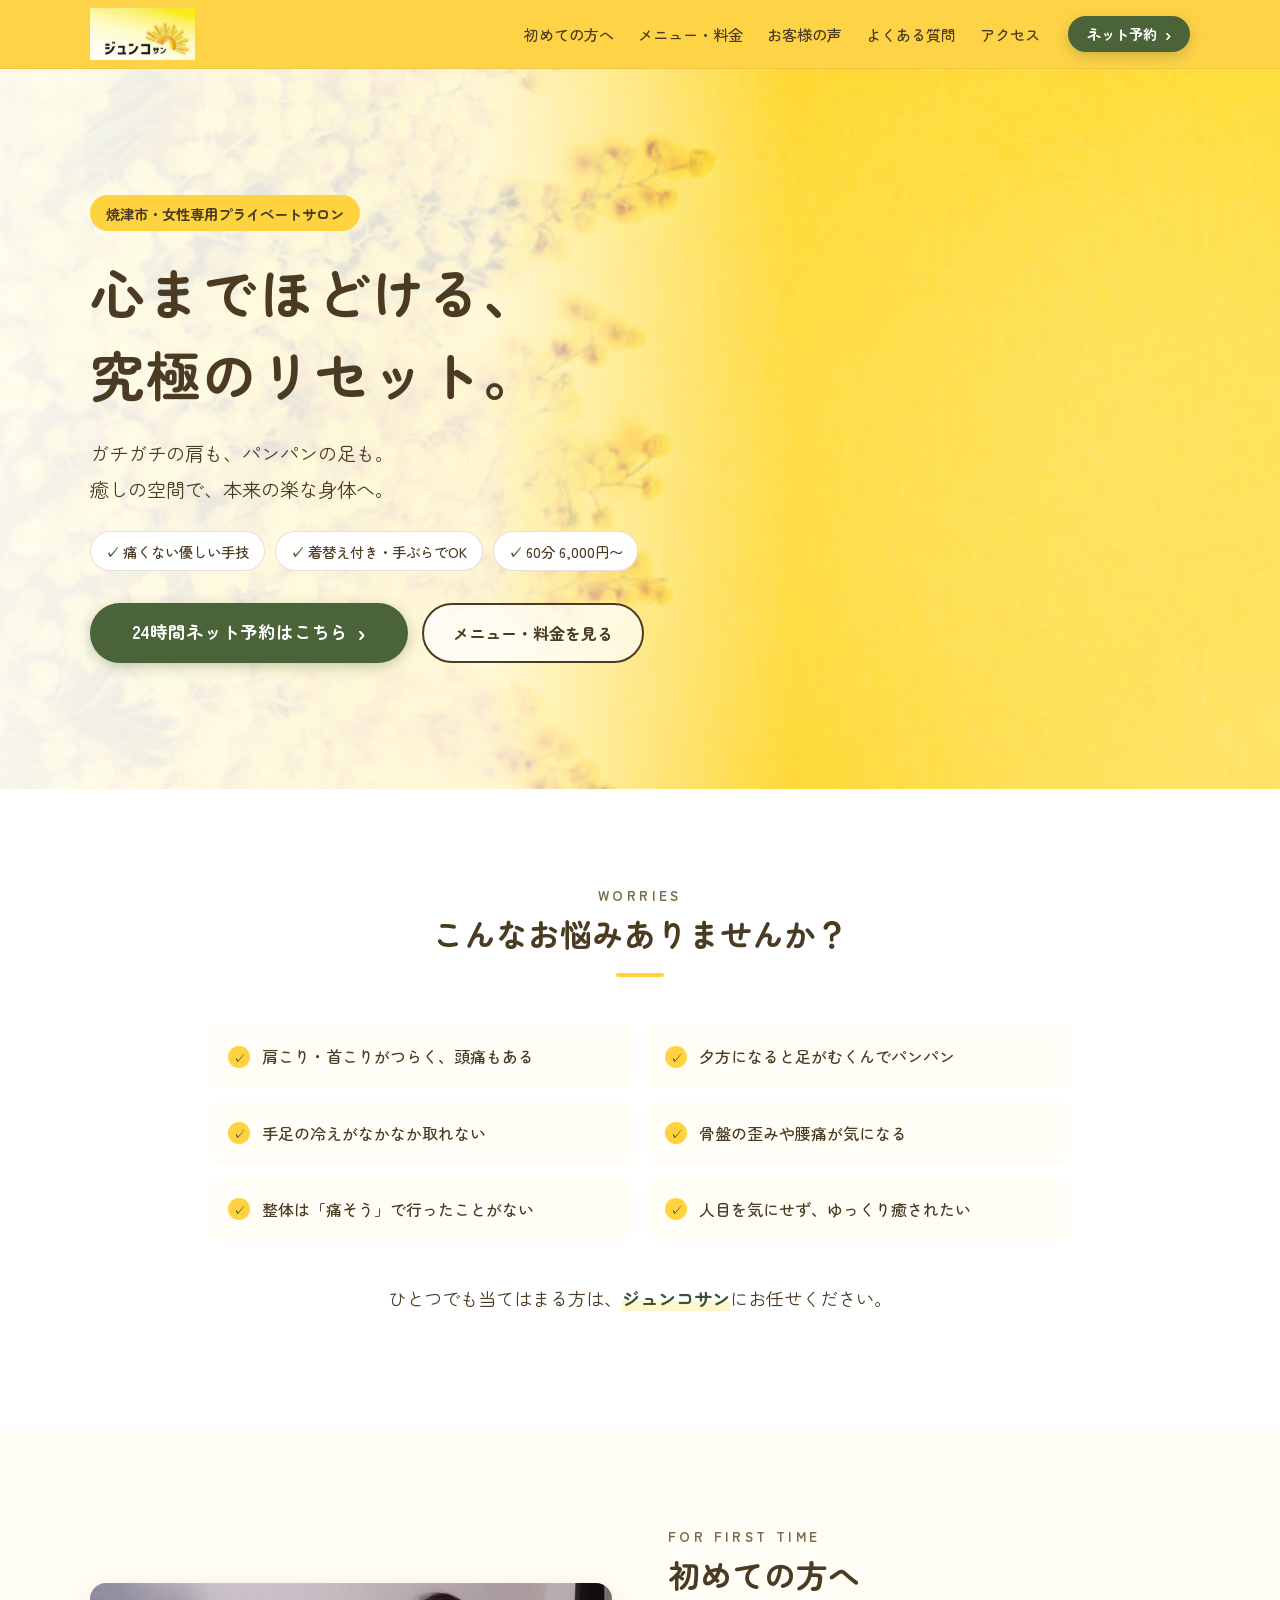
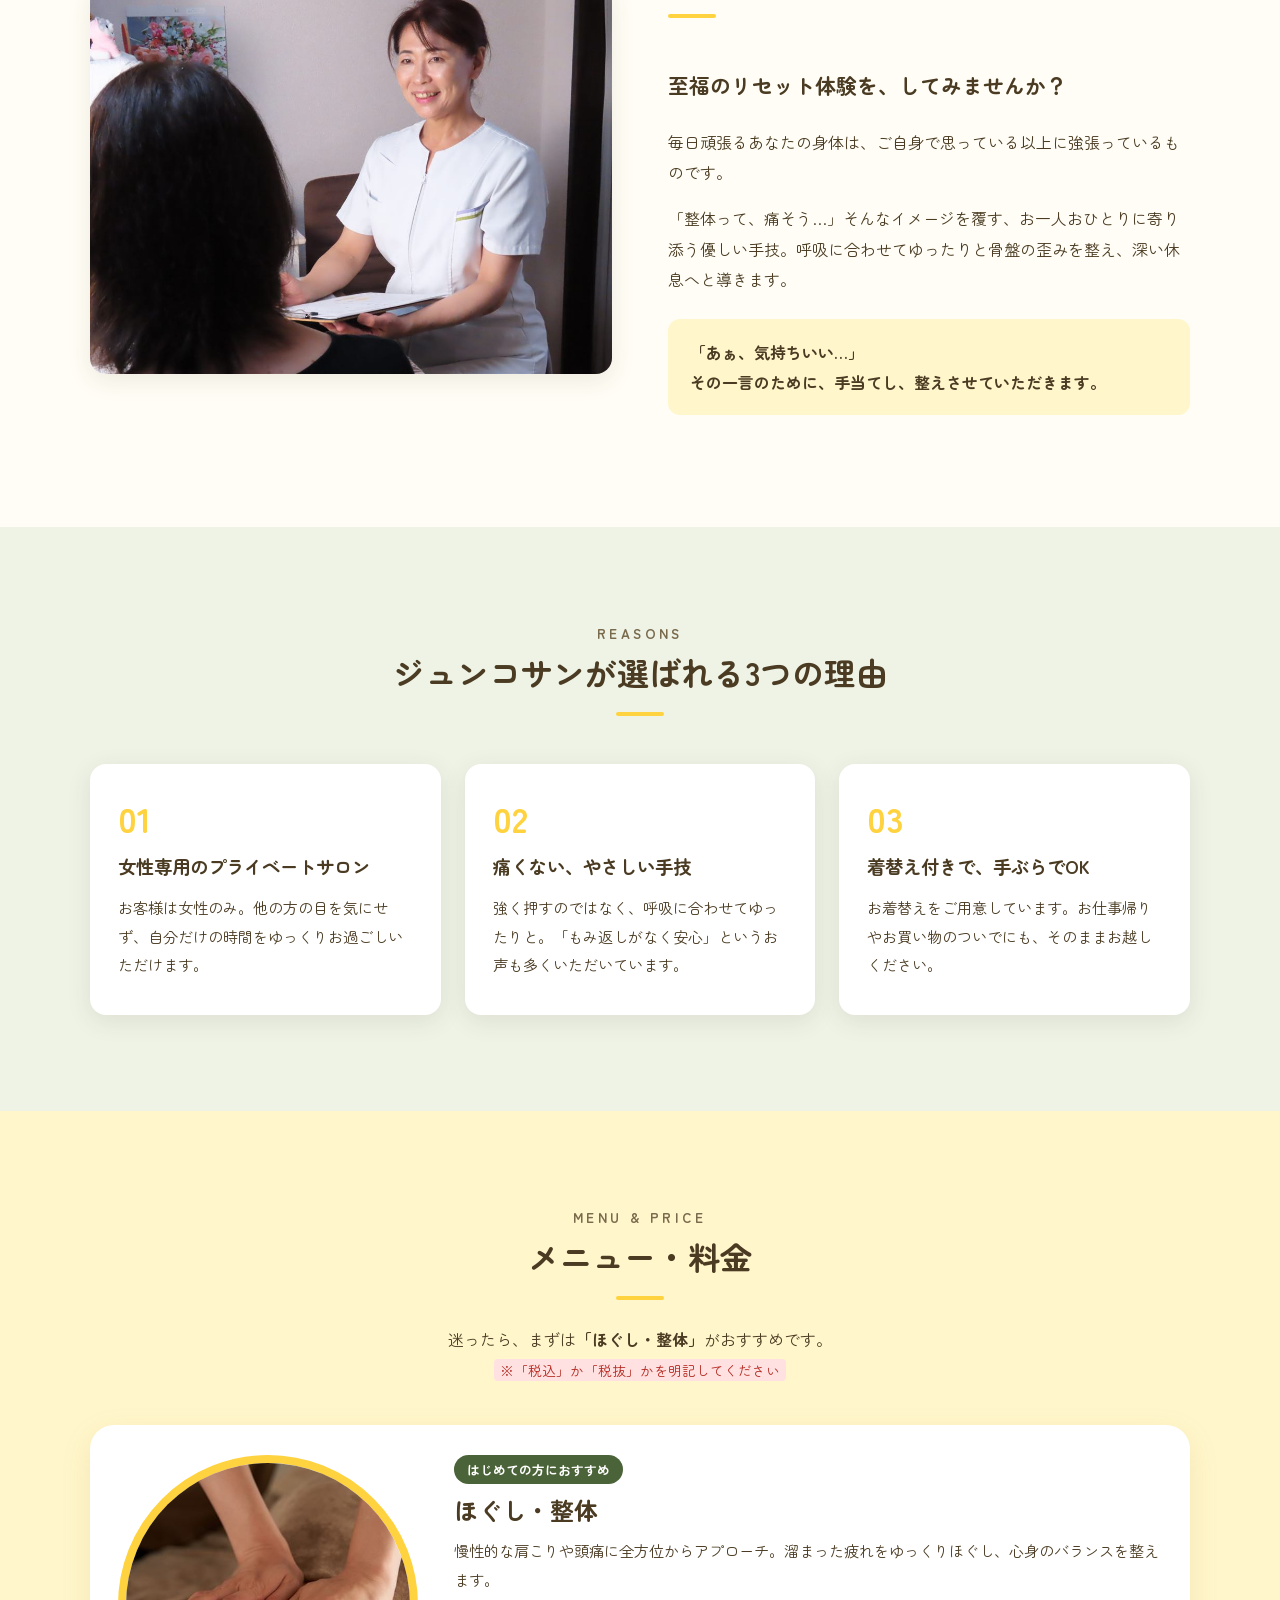
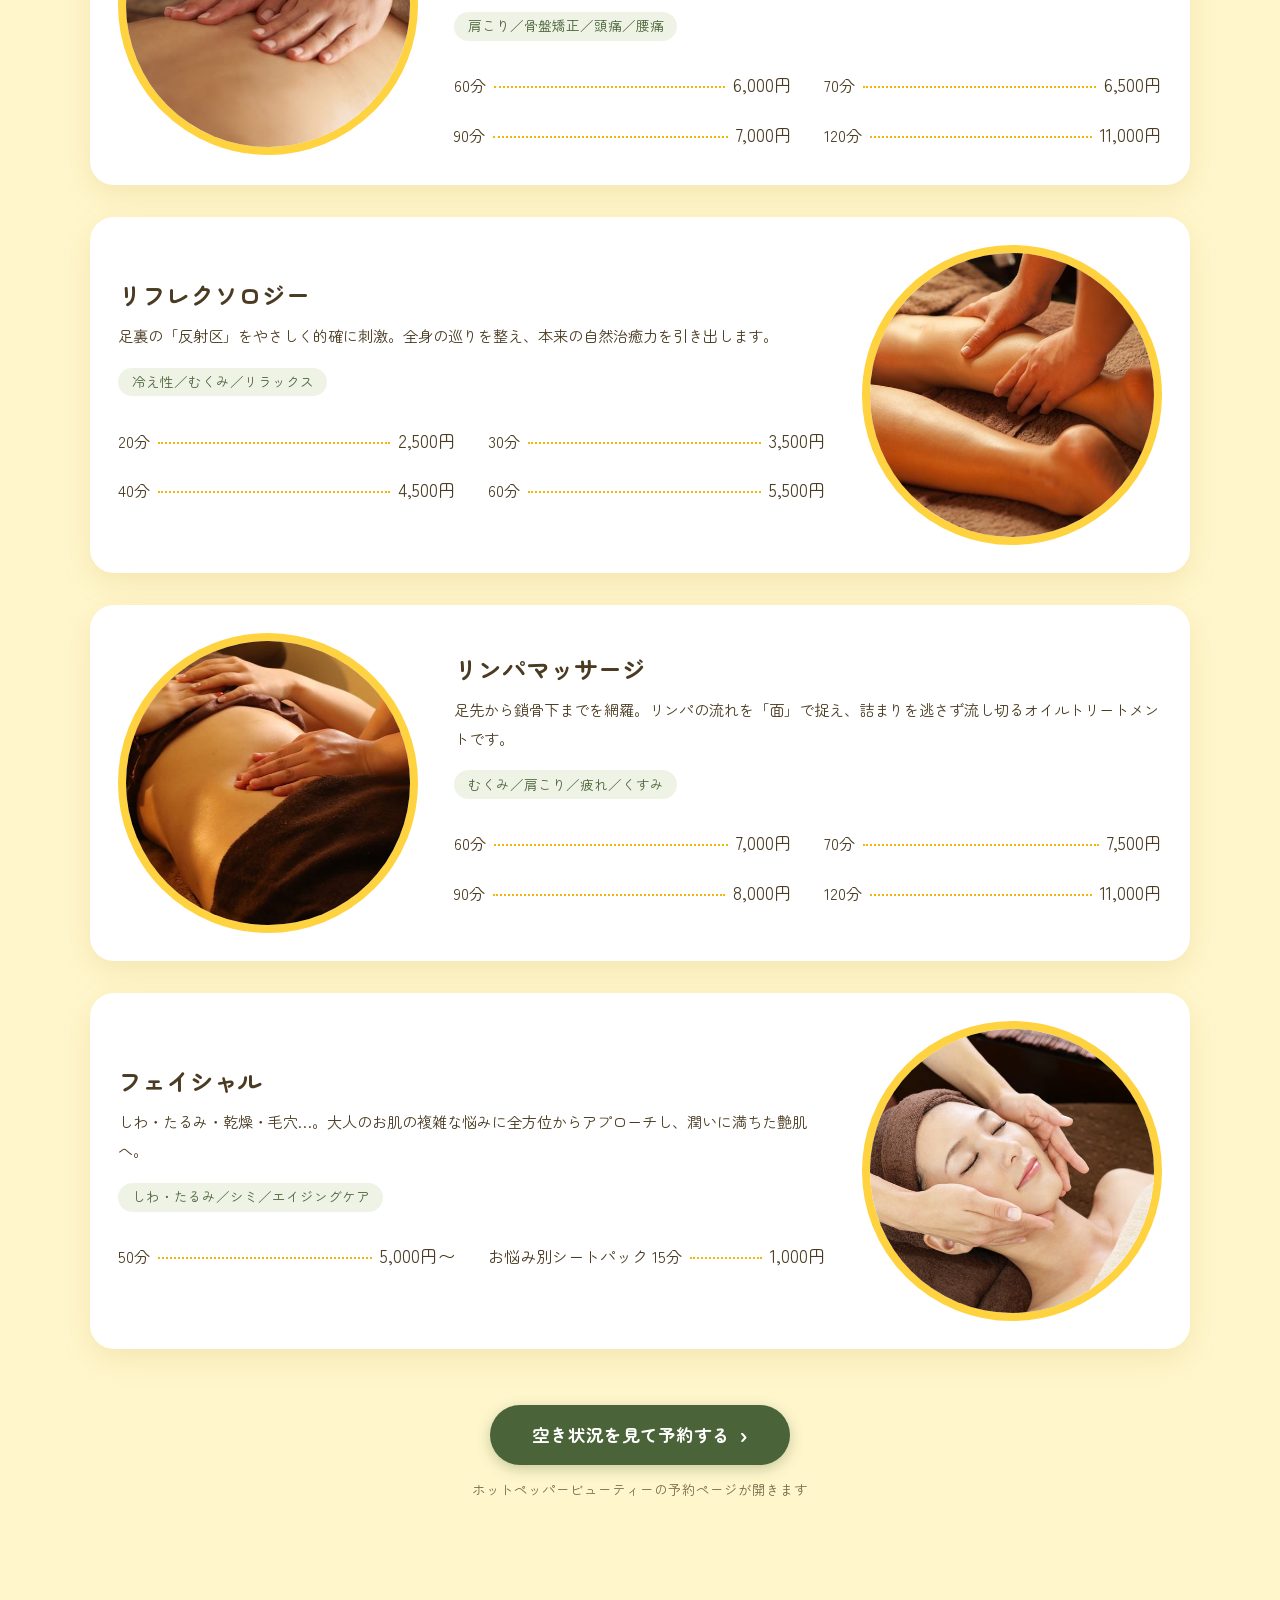
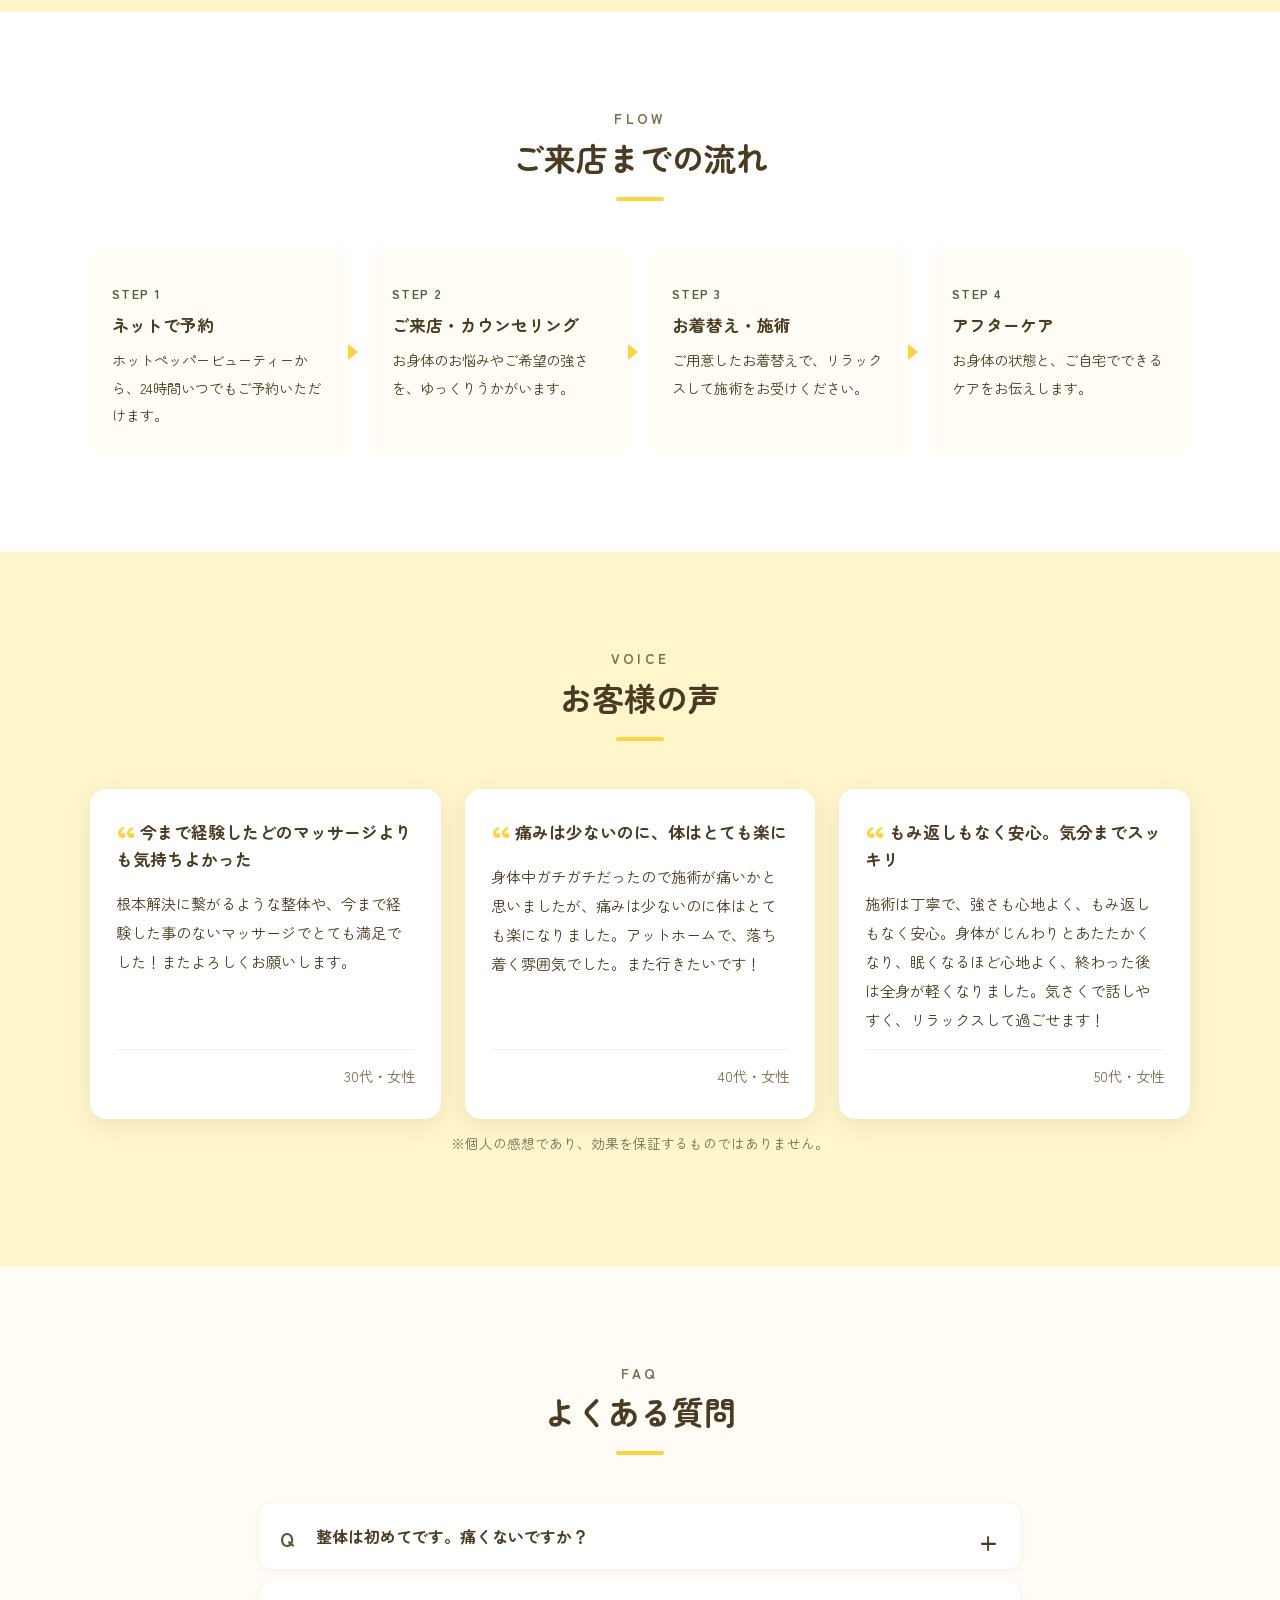
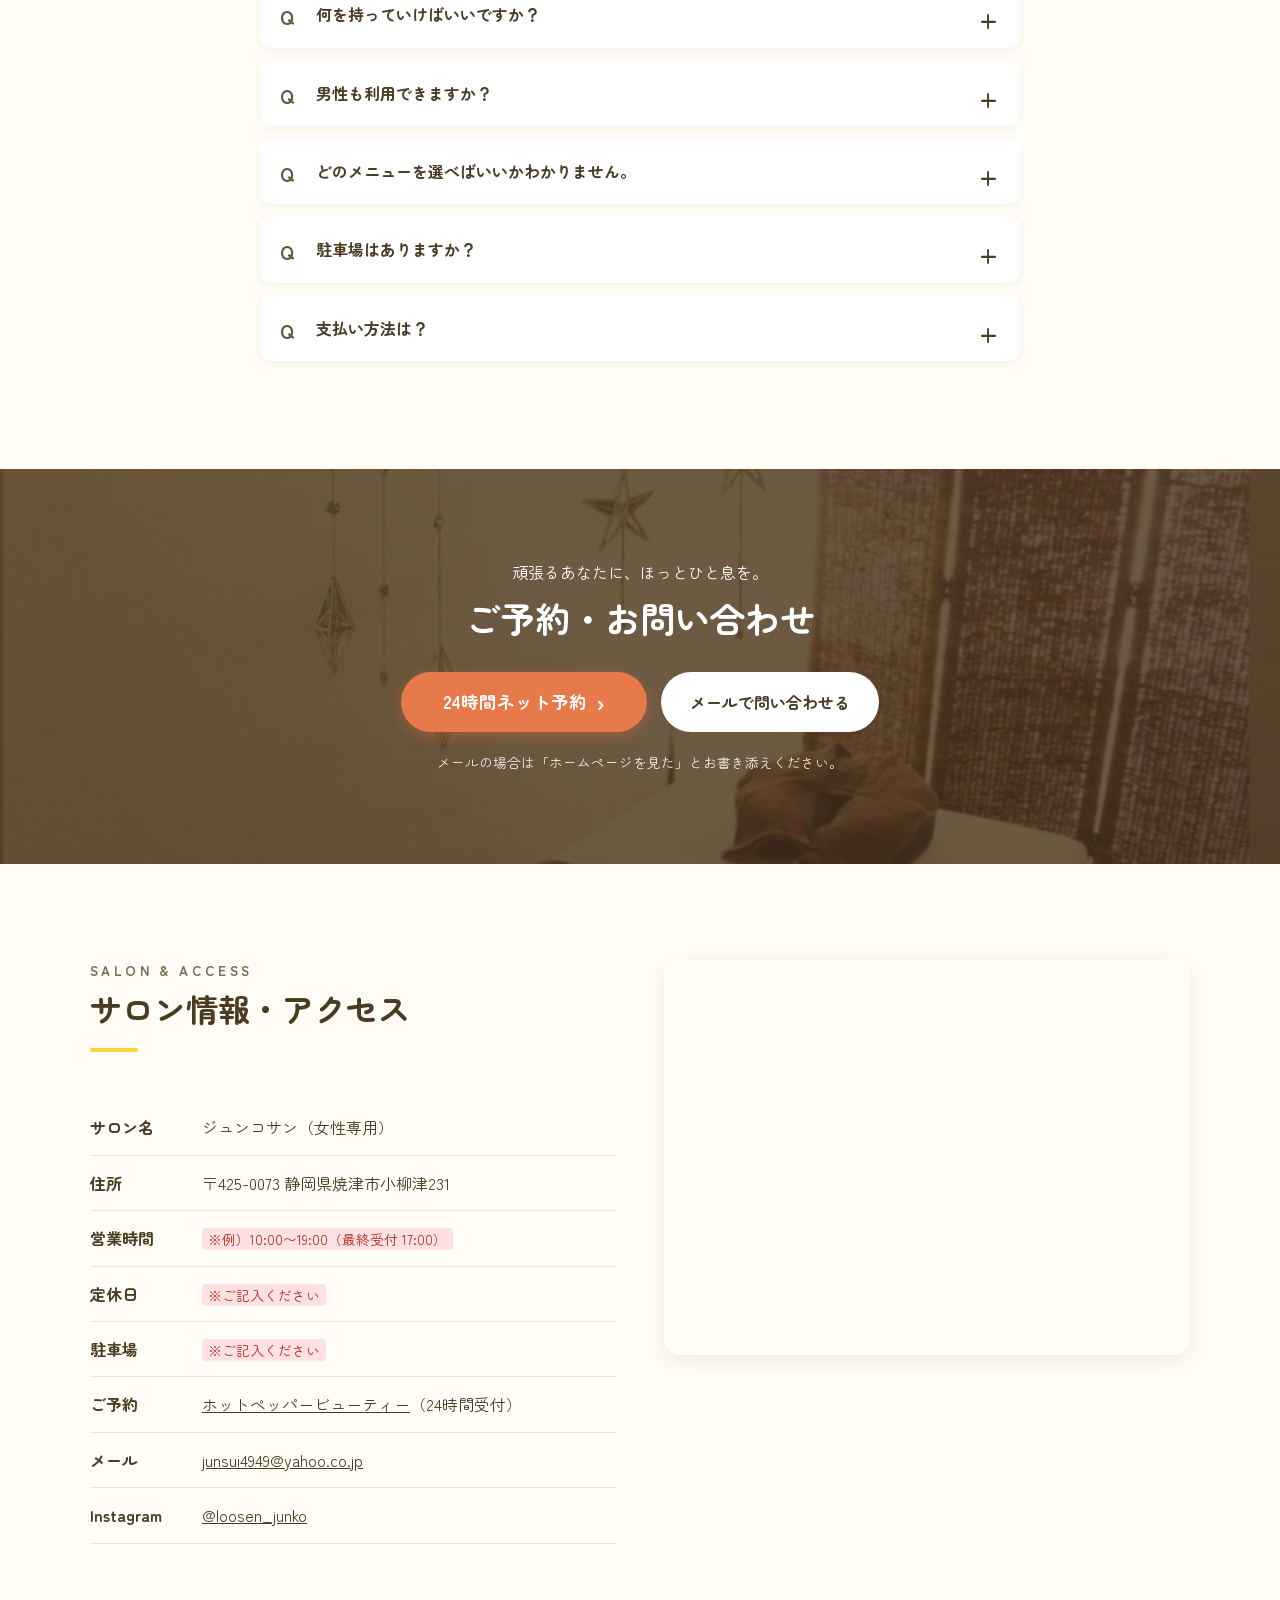
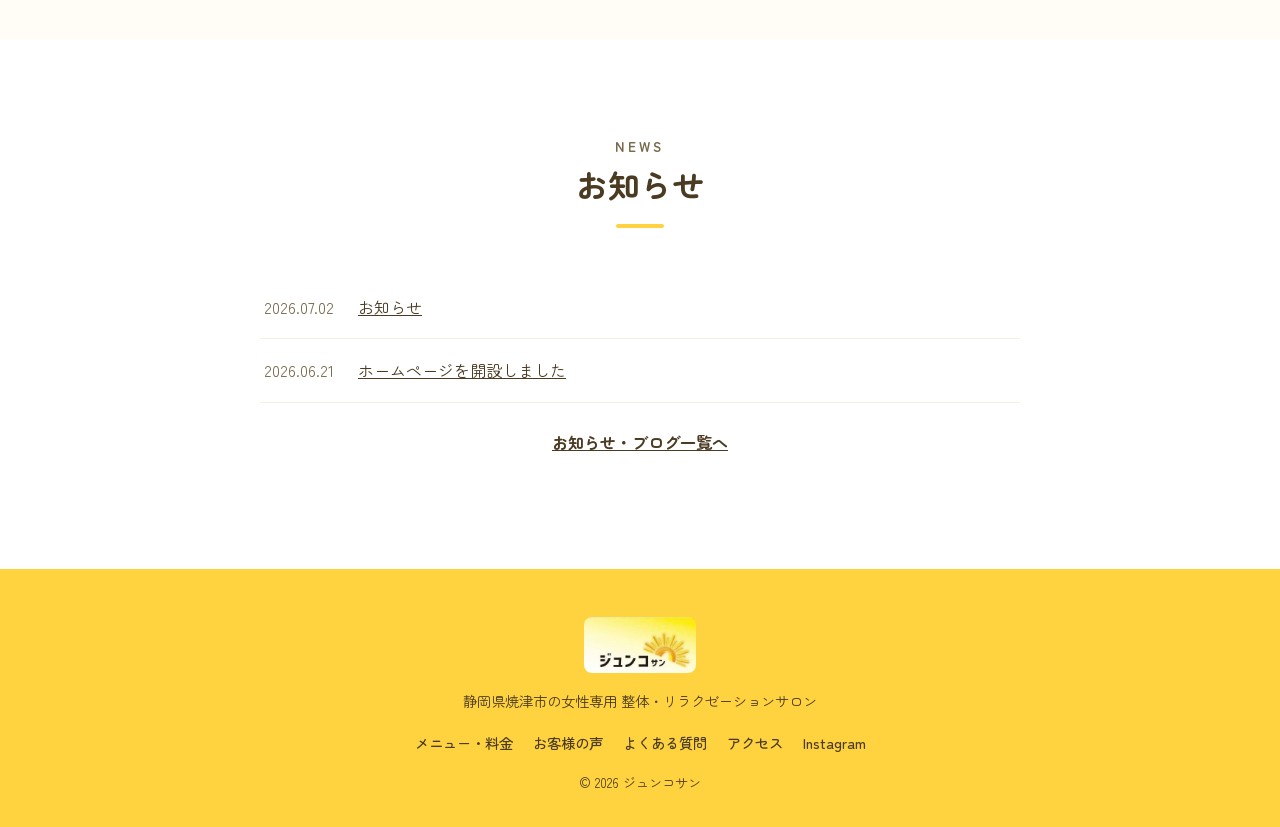
==== commit e5493856: "kaizen-mimosa: 料金表をミモザ版のタイプに、予約欄を元の茶色系に変更 Co-Authored-By: Claude Opus 5.5 (1M context) <noreply@anth" ====
--- a/kaizen-mimosa/index.html
+++ b/kaizen-mimosa/index.html
@@ -158,67 +158,63 @@
         <h2 class="section-title"><span class="en">Menu &amp; Price</span>メニュー・料金</h2>
         <p class="section-lead">迷ったら、まずは<strong>「ほぐし・整体」</strong>がおすすめです。<br><span class="todo">※「税込」か「税抜」かを明記してください</span></p>
 
-        <div class="menu-grid">
-          <article class="menu-card is-recommend">
-            <span class="menu-label">お試しにおすすめ</span>
-            <img src="images/menu-seitai.jpg" alt="背中をやさしくほぐす整体の施術" width="645" height="430" loading="lazy">
-            <div class="menu-body">
+        <div class="menu-board">
+          <article class="menu-item">
+            <img class="menu-img" src="images/menu-seitai.jpg" alt="背中をほぐす整体の施術" width="645" height="430" loading="lazy">
+            <div class="menu-content">
+              <p class="menu-badge">はじめての方におすすめ</p>
               <h3>ほぐし・整体</h3>
-              <p class="menu-desc">全方位からのアプローチで、慢性的な肩こりや頭痛をスッキリ。溜まったストレスや疲れをゆっくりほぐし、心身のバランスを整えます。</p>
-              <ul class="tags"><li>肩こり</li><li>骨盤矯正</li><li>頭痛</li><li>腰痛</li></ul>
-              <table class="price">
-                <caption class="visually-hidden">ほぐし・整体の料金</caption>
-                <tr><th>60分</th><td>6,000円</td></tr>
-                <tr><th>70分</th><td>6,500円</td></tr>
-                <tr><th>90分</th><td>7,000円</td></tr>
-                <tr><th>120分</th><td>11,000円</td></tr>
-              </table>
+              <p class="menu-desc">慢性的な肩こりや頭痛に全方位からアプローチ。溜まった疲れをゆっくりほぐし、心身のバランスを整えます。</p>
+              <p class="menu-for">肩こり／骨盤矯正／頭痛／腰痛</p>
+              <dl class="prices">
+                <div><dt>60分</dt><dd>6,000円</dd></div>
+                <div><dt>70分</dt><dd>6,500円</dd></div>
+                <div><dt>90分</dt><dd>7,000円</dd></div>
+                <div><dt>120分</dt><dd>11,000円</dd></div>
+              </dl>
             </div>
           </article>
 
-          <article class="menu-card">
-            <img src="images/menu-reflexology.jpg" alt="足裏の反射区を刺激するリフレクソロジーの施術" width="800" height="533" loading="lazy">
-            <div class="menu-body">
+          <article class="menu-item">
+            <img class="menu-img" src="images/menu-reflexology.jpg" alt="足裏を刺激するリフレクソロジーの施術" width="800" height="533" loading="lazy">
+            <div class="menu-content">
               <h3>リフレクソロジー</h3>
-              <p class="menu-desc">足裏の「反射区」をやさしく的確に刺激し、全身の巡りを整えます。人が本来持っている自然治癒力を引き出す健康法です。</p>
-              <ul class="tags"><li>冷え性</li><li>むくみ</li><li>リラックス</li></ul>
-              <table class="price">
-                <caption class="visually-hidden">リフレクソロジーの料金</caption>
-                <tr><th>20分</th><td>2,500円</td></tr>
-                <tr><th>30分</th><td>3,500円</td></tr>
-                <tr><th>40分</th><td>4,500円</td></tr>
-                <tr><th>60分</th><td>5,500円</td></tr>
-              </table>
+              <p class="menu-desc">足裏の「反射区」をやさしく的確に刺激。全身の巡りを整え、本来の自然治癒力を引き出します。</p>
+              <p class="menu-for">冷え性／むくみ／リラックス</p>
+              <dl class="prices">
+                <div><dt>20分</dt><dd>2,500円</dd></div>
+                <div><dt>30分</dt><dd>3,500円</dd></div>
+                <div><dt>40分</dt><dd>4,500円</dd></div>
+                <div><dt>60分</dt><dd>5,500円</dd></div>
+              </dl>
             </div>
           </article>
 
-          <article class="menu-card">
-            <img src="images/menu-lymph.jpg" alt="オイルを使ったリンパマッサージの施術" width="800" height="533" loading="lazy">
-            <div class="menu-body">
+          <article class="menu-item">
+            <img class="menu-img" src="images/menu-lymph.jpg" alt="オイルを使ったリンパマッサージ" width="800" height="533" loading="lazy">
+            <div class="menu-content">
               <h3>リンパマッサージ</h3>
-              <p class="menu-desc">むくみが溜まりやすい足先から、鎖骨下までを網羅。リンパの流れを「面」で捉え、詰まりを逃さず流し切る丁寧なオイルトリートメントです。</p>
-              <ul class="tags"><li>むくみ</li><li>肩こり</li><li>疲れ</li><li>くすみ</li></ul>
-              <table class="price">
-                <caption class="visually-hidden">リンパマッサージの料金</caption>
-                <tr><th>60分</th><td>7,000円</td></tr>
-                <tr><th>70分</th><td>7,500円</td></tr>
-                <tr><th>90分</th><td>8,000円</td></tr>
-                <tr><th>120分</th><td>11,000円</td></tr>
-              </table>
+              <p class="menu-desc">足先から鎖骨下までを網羅。リンパの流れを「面」で捉え、詰まりを逃さず流し切るオイルトリートメントです。</p>
+              <p class="menu-for">むくみ／肩こり／疲れ／くすみ</p>
+              <dl class="prices">
+                <div><dt>60分</dt><dd>7,000円</dd></div>
+                <div><dt>70分</dt><dd>7,500円</dd></div>
+                <div><dt>90分</dt><dd>8,000円</dd></div>
+                <div><dt>120分</dt><dd>11,000円</dd></div>
+              </dl>
             </div>
           </article>
 
-          <article class="menu-card">
-            <img src="images/menu-facial.jpg" alt="お顔をケアするフェイシャルの施術" width="800" height="534" loading="lazy">
-            <div class="menu-body">
+          <article class="menu-item">
+            <img class="menu-img" src="images/menu-facial.jpg" alt="フェイシャルの施術" width="800" height="534" loading="lazy">
+            <div class="menu-content">
               <h3>フェイシャル</h3>
-              <p class="menu-desc">しわ・たるみ・乾燥・毛穴…。複雑に絡み合う大人のお肌の悩みに全方位からアプローチし、潤い満ちた艶肌へ導きます。</p>
-              <ul class="tags"><li>しわ・たるみ</li><li>シミ</li><li>エイジングケア</li></ul>
-              <table class="price">
-                <caption class="visually-hidden">フェイシャルの料金</caption>
-                <tr><th>50分</th><td>5,000円〜</td></tr>
-                <tr><th>お悩み別シートパック 15分</th><td>1,000円</td></tr>
-              </table>
+              <p class="menu-desc">しわ・たるみ・乾燥・毛穴…。大人のお肌の複雑な悩みに全方位からアプローチし、潤いに満ちた艶肌へ。</p>
+              <p class="menu-for">しわ・たるみ／シミ／エイジングケア</p>
+              <dl class="prices">
+                <div><dt>50分</dt><dd>5,000円〜</dd></div>
+                <div><dt>お悩み別シートパック 15分</dt><dd>1,000円</dd></div>
+              </dl>
             </div>
           </article>
         </div>
--- a/kaizen-mimosa/css/style.css
+++ b/kaizen-mimosa/css/style.css
@@ -221,7 +221,7 @@
 /* ---------- 予約CTA帯 ---------- */
 .cta-band {
   text-align: center; color: var(--white); padding: 88px 0;
-  background: linear-gradient(rgba(60, 81, 48, .78), rgba(60, 81, 48, .78)), url("../images/salon.jpg") center / cover;
+  background: linear-gradient(rgba(70, 50, 28, .72), rgba(70, 50, 28, .72)), url("../images/salon.jpg") center / cover;
 }
 .cta-band h2 { font-size: clamp(1.6rem, 3.4vw, 2.2rem); margin-bottom: 28px; }
 .cta-band-lead { margin-bottom: 4px; }
@@ -329,3 +329,39 @@
   .sticky-cta-reserve { background: var(--cta); color: var(--white); }
   .sticky-cta-menu { background: var(--white); color: var(--brown); }
 }
+
+/* =========================================================
+   メニュー：ミモザ版と同じ「丸い写真＋点線の料金表」タイプ
+   ========================================================= */
+.menu { background: var(--yellow-soft); }
+.menu-board { display: grid; gap: 32px; margin-bottom: 56px; }
+.menu-item {
+  display: grid; grid-template-columns: 300px 1fr; gap: 36px; align-items: center;
+  background: var(--white); border-radius: 24px; padding: 28px; box-shadow: 0 10px 30px rgba(180, 140, 20, .14);
+}
+.menu-item:nth-child(even) { grid-template-columns: 1fr 300px; }
+.menu-item:nth-child(even) .menu-img { order: 2; }
+.menu-img { width: 300px; height: 300px; object-fit: cover; border-radius: 50%; border: 8px solid var(--yellow); }
+.menu-badge { display: inline-block; background: var(--cta); color: var(--white); font-size: .8rem; font-weight: 700; padding: .2em 1em; border-radius: 999px; margin-bottom: 8px; }
+.menu-content h3 { font-size: 1.5rem; color: var(--brown); margin-bottom: 8px; }
+.menu-for { font-size: .85rem; color: var(--cta); background: var(--beige); display: inline-block; padding: .1em 1em; border-radius: 999px; }
+.prices { display: grid; grid-template-columns: repeat(2, 1fr); gap: 4px 32px; margin: 8px 0 0; }
+.prices div { display: flex; align-items: baseline; gap: 8px; padding: 6px 0; }
+.prices dt { order: 1; white-space: nowrap; }
+.prices div::before { content: ""; flex: 1; order: 2; min-width: 16px; border-bottom: 2px dotted #f2b705; transform: translateY(-4px); }
+.prices dd { order: 3; margin: 0 0 0 auto; font-size: 1.1rem; color: var(--brown); white-space: nowrap; }
+
+/* ご予約・お問い合わせ：元の茶色系（ボタンも元のオレンジ） */
+.cta-band .btn-primary { background: #e8794a; box-shadow: 0 4px 14px rgba(232, 121, 74, .35); }
+.cta-band .btn-primary:hover { background: #cf6234; }
+
+@media (max-width: 960px) {
+  .menu-item, .menu-item:nth-child(even) { grid-template-columns: 1fr; text-align: center; }
+  .menu-item:nth-child(even) .menu-img { order: 0; }
+  .menu-img { width: 220px; height: 220px; margin: 0 auto; }
+  .prices { text-align: left; max-width: 480px; margin-inline: auto; }
+}
+@media (max-width: 600px) {
+  .menu-item { padding: 24px 18px; gap: 20px; }
+  .prices { grid-template-columns: 1fr; }
+}
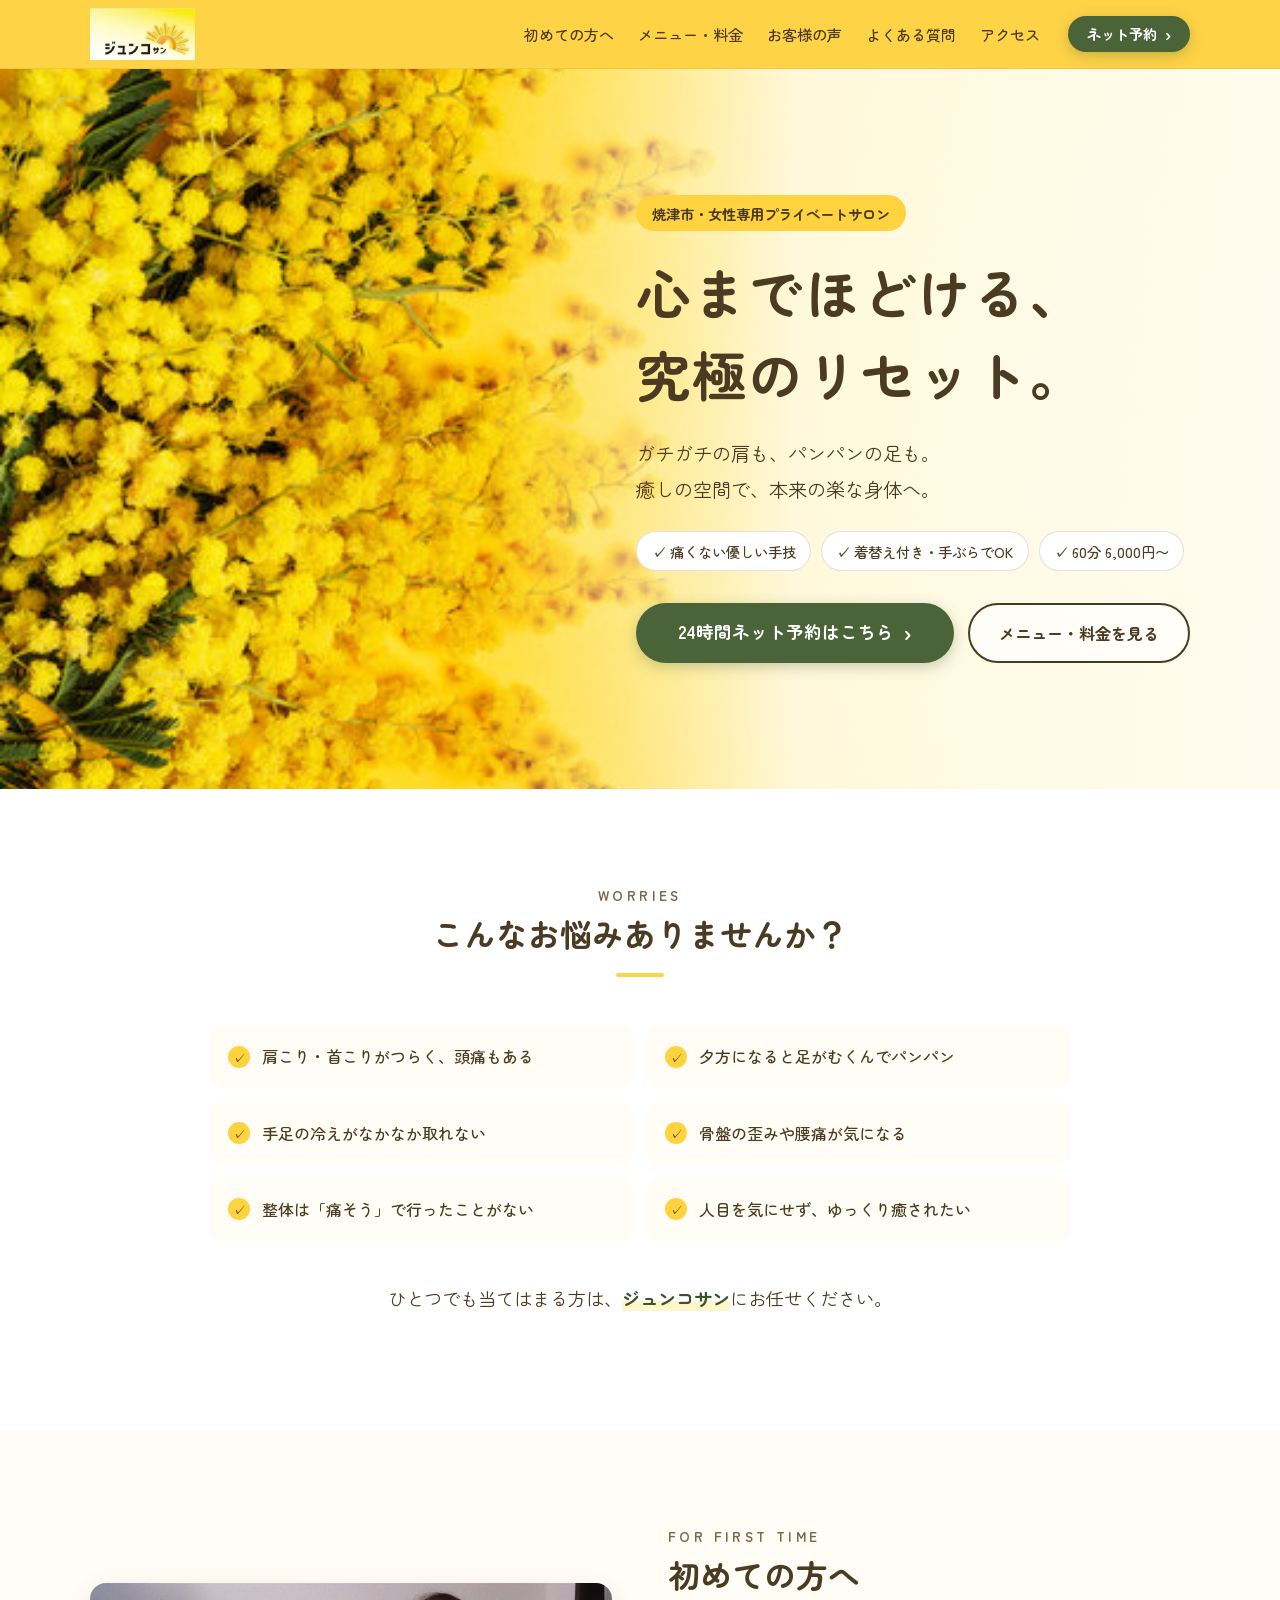
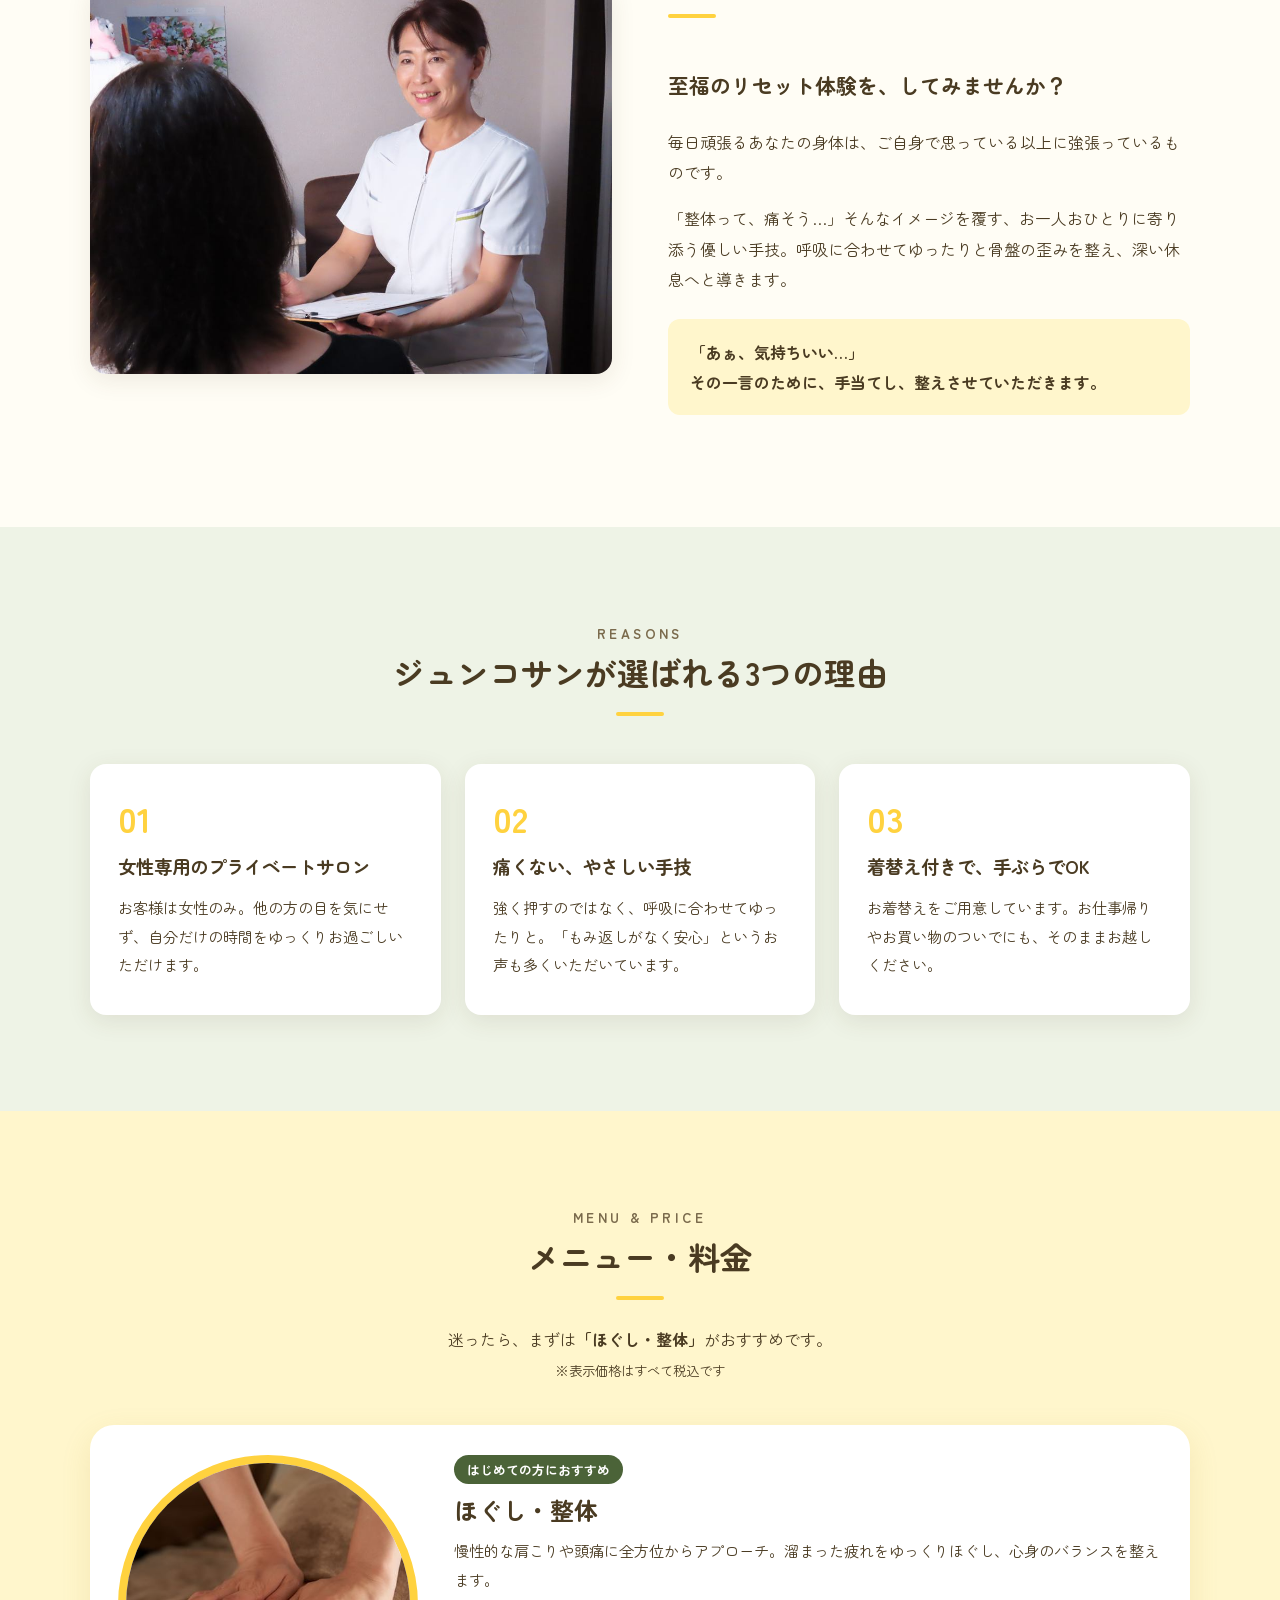
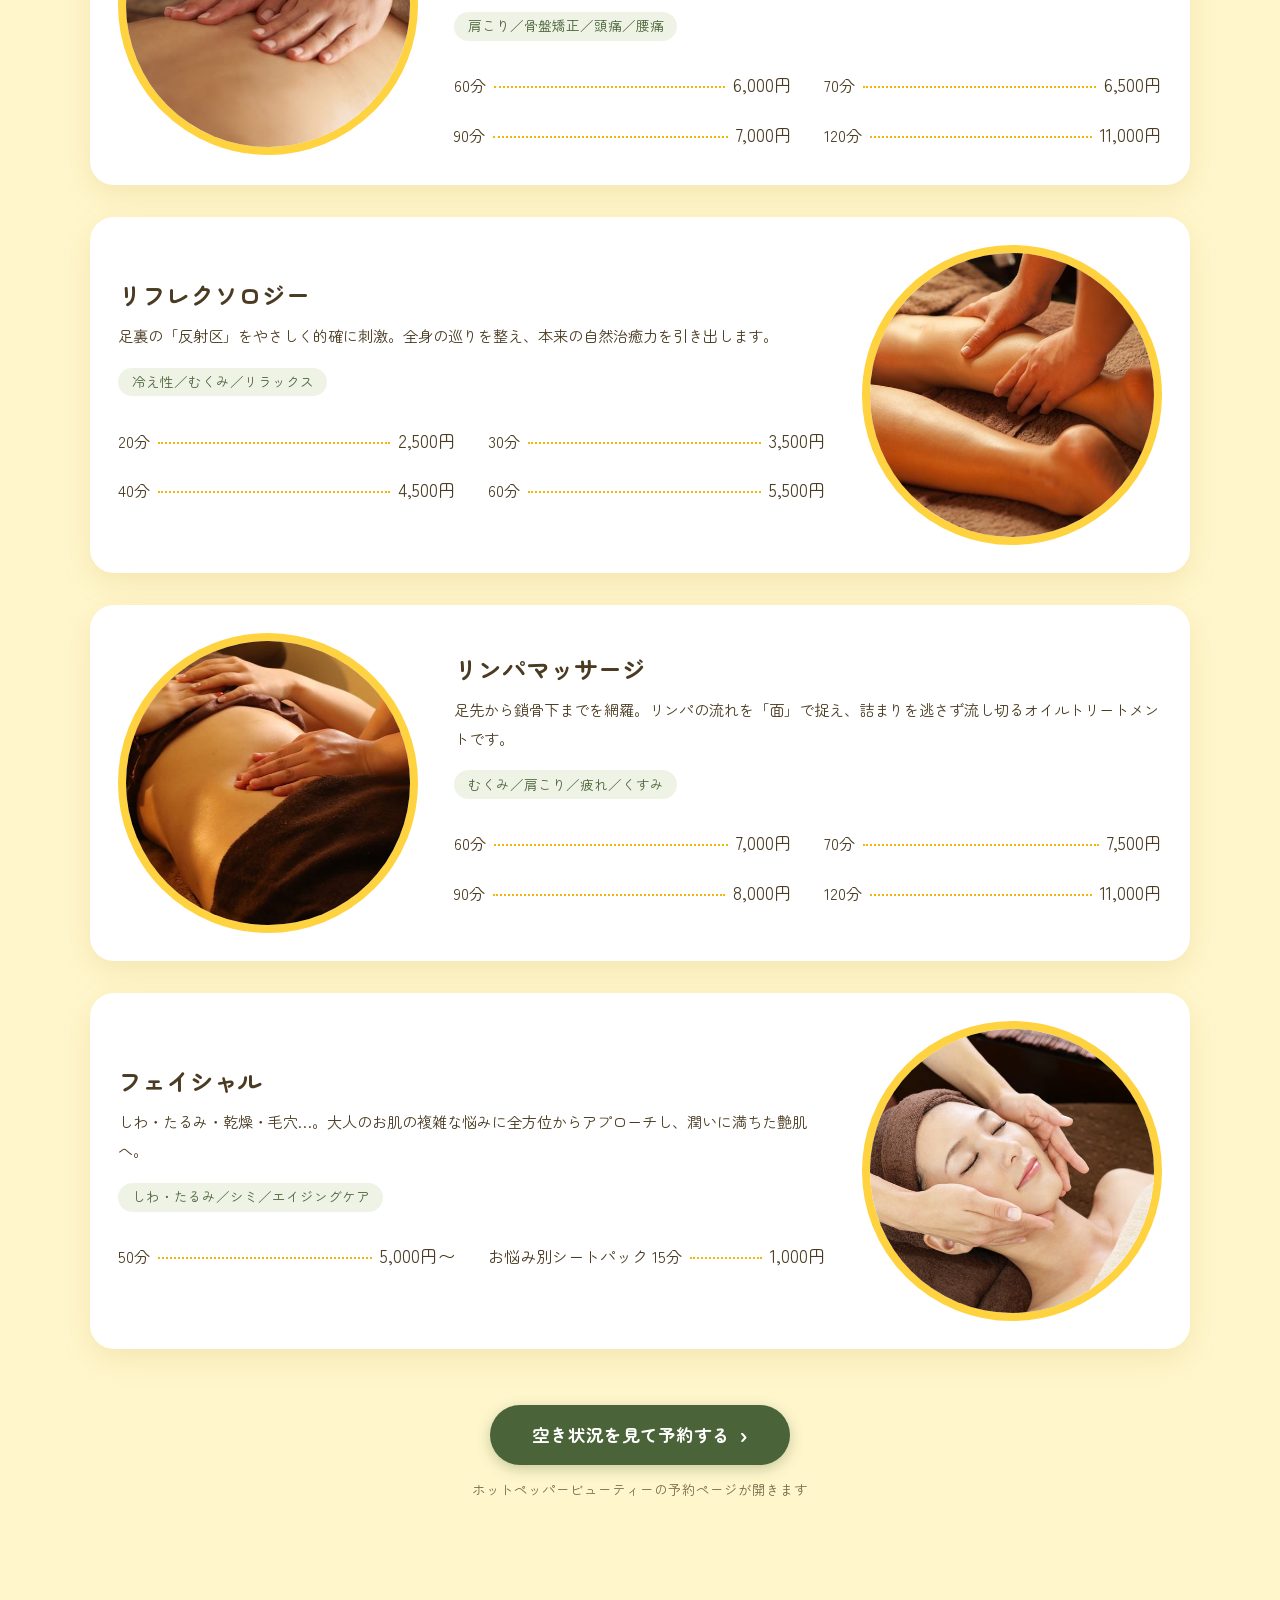
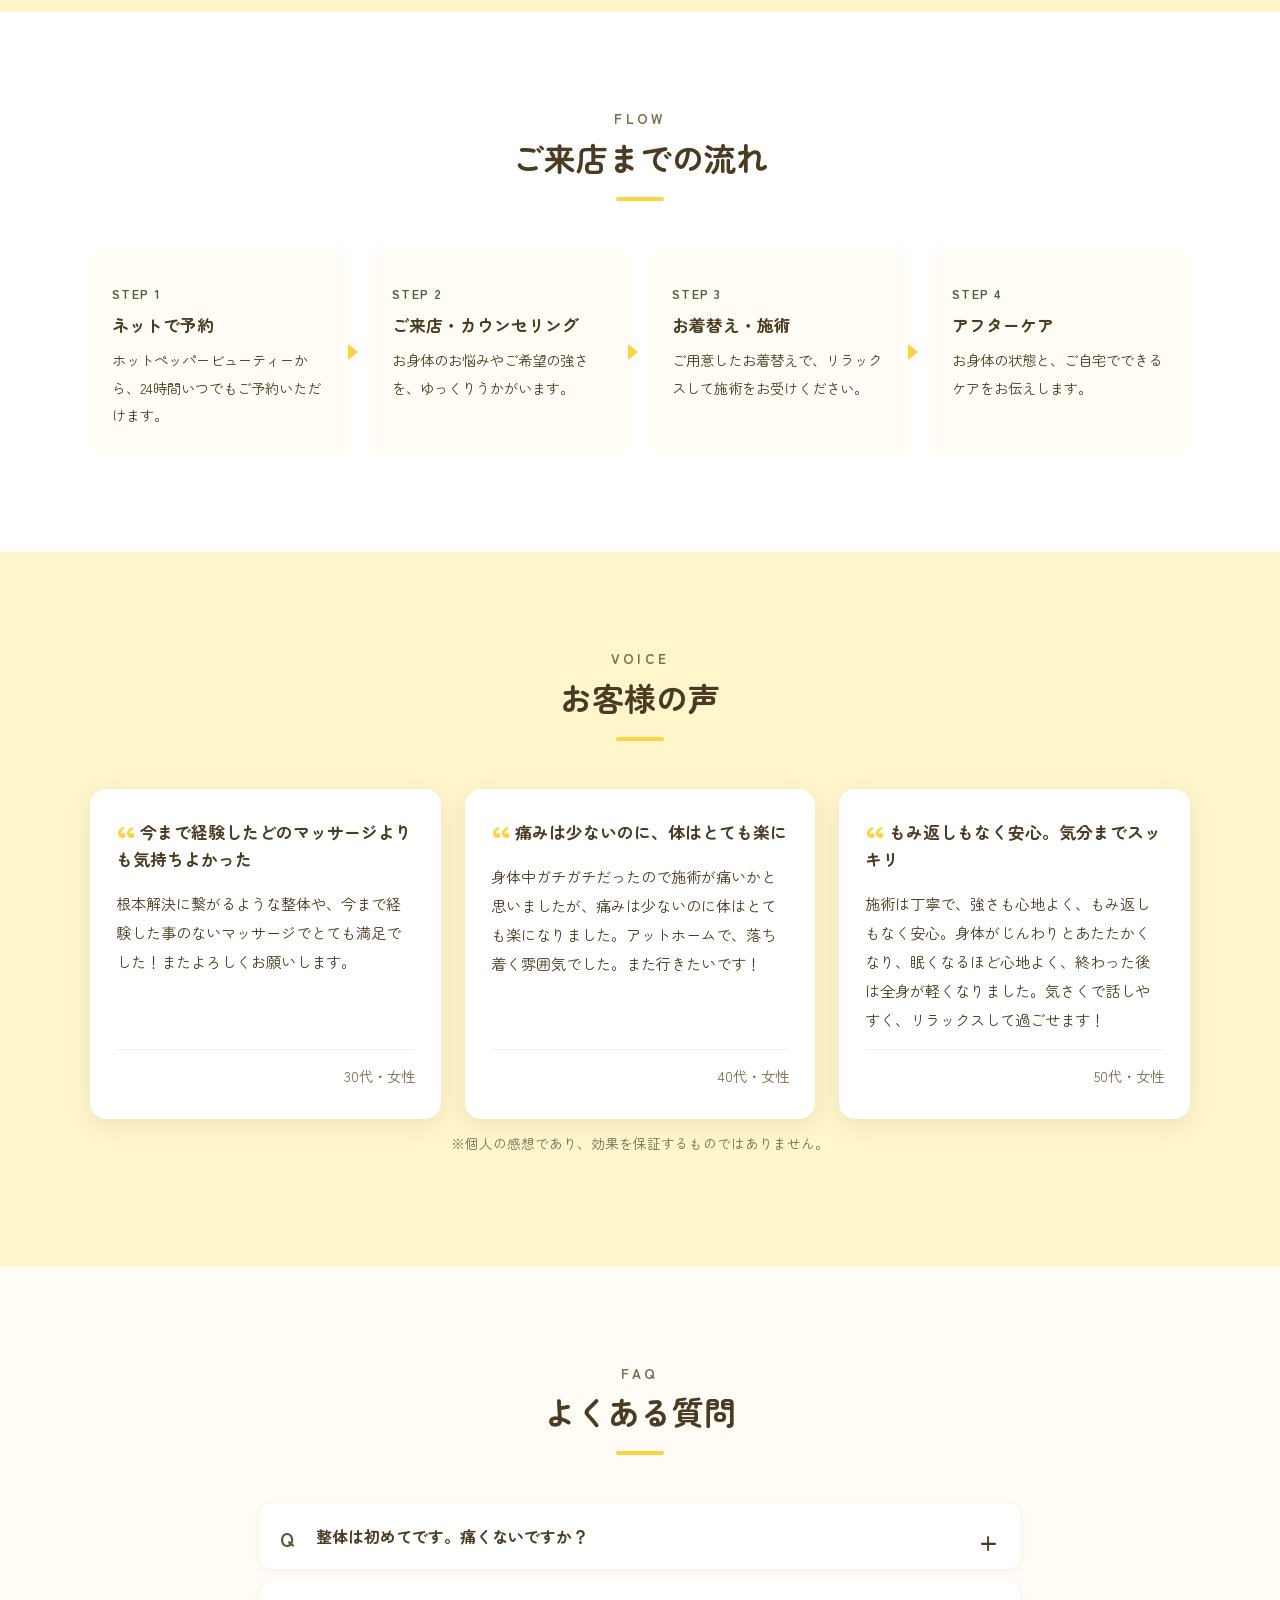
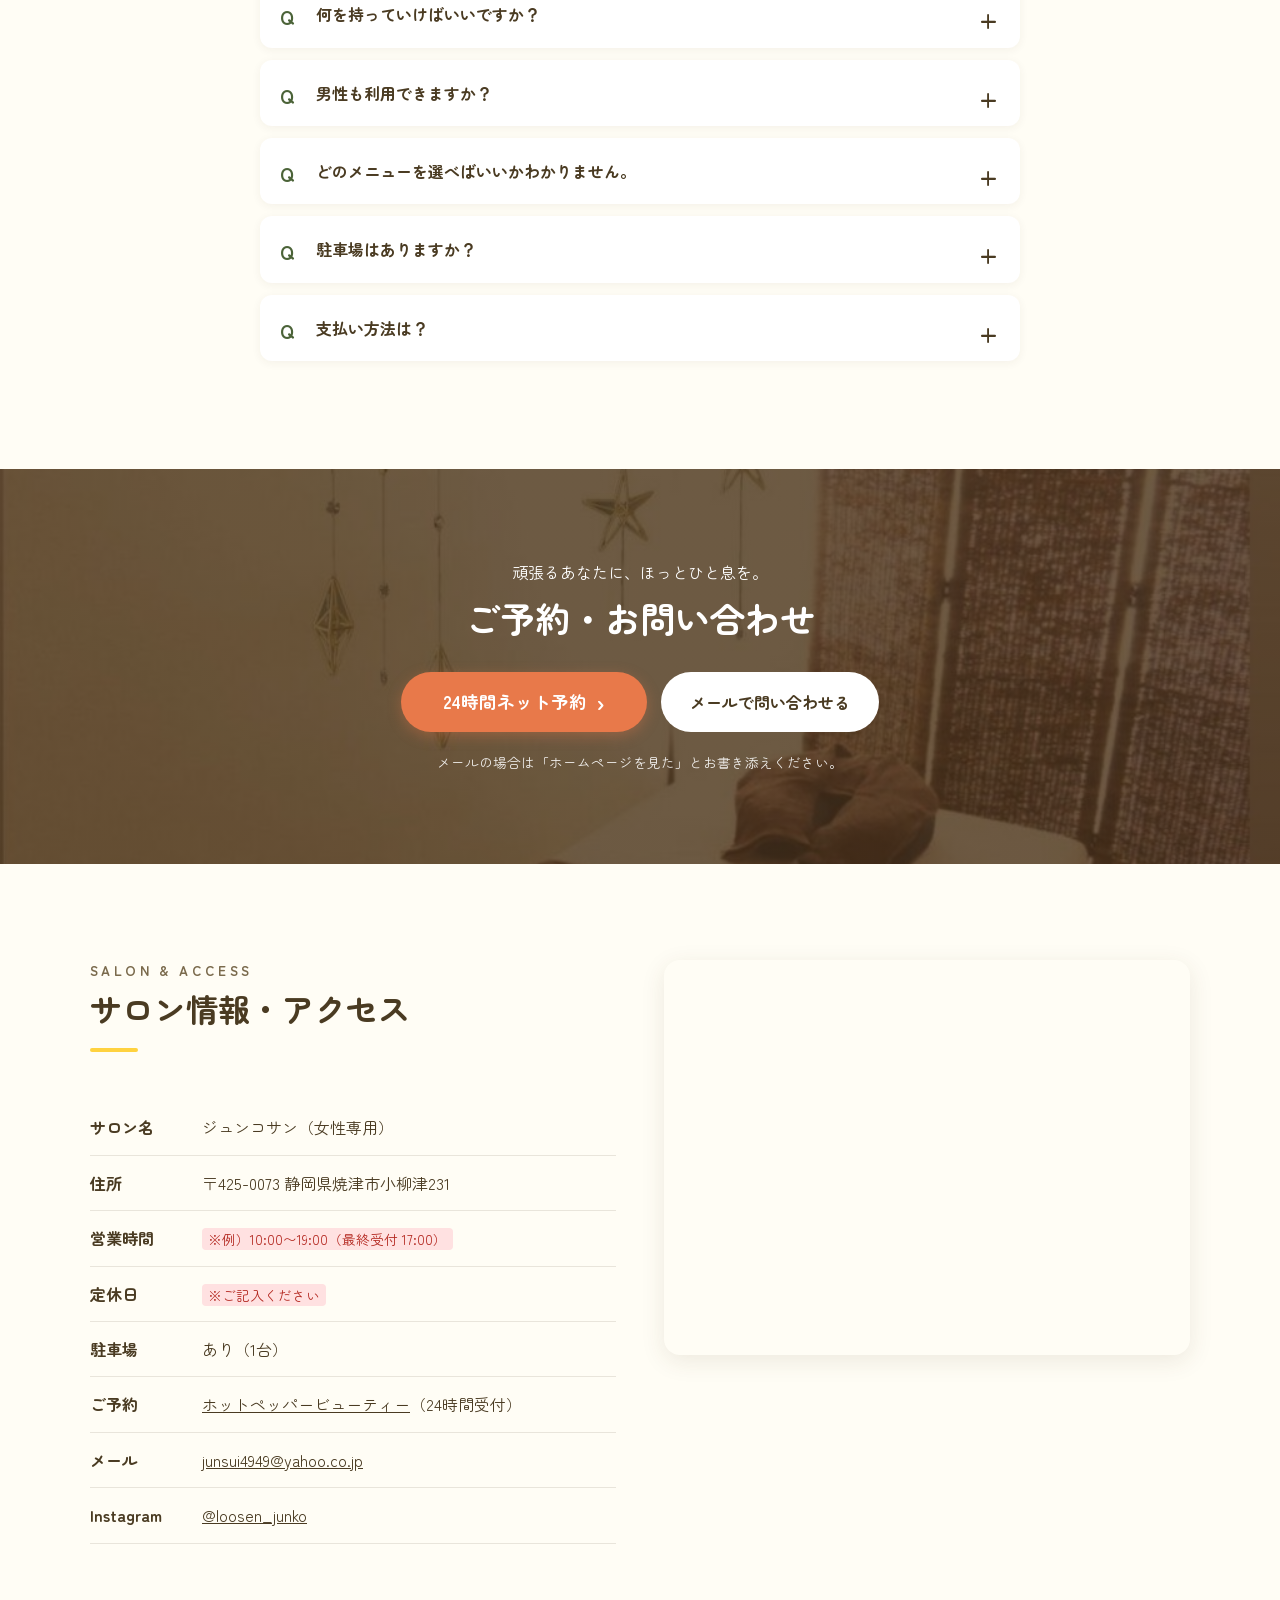
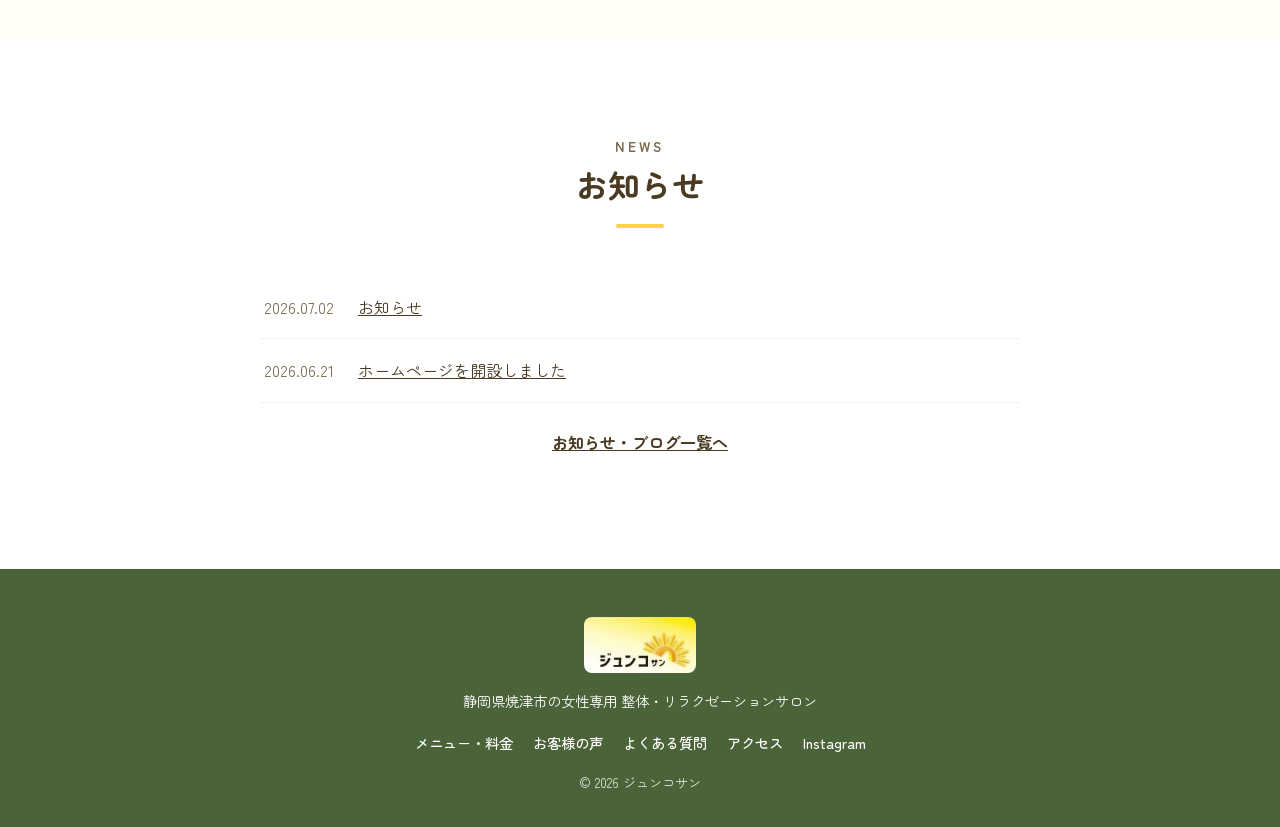
==== commit a7cb7e6a: "料金を税込表記に、駐車場を1台に記入。作業メモ（CLAUDE.md）を追加 Co-Authored-By: Claude Opus 5.5 <noreply@anthropic.com>" ====
--- a/kaizen-mimosa/index.html
+++ b/kaizen-mimosa/index.html
@@ -156,7 +156,7 @@
     <section class="section menu" id="menu">
       <div class="container">
         <h2 class="section-title"><span class="en">Menu &amp; Price</span>メニュー・料金</h2>
-        <p class="section-lead">迷ったら、まずは<strong>「ほぐし・整体」</strong>がおすすめです。<br><span class="todo">※「税込」か「税抜」かを明記してください</span></p>
+        <p class="section-lead">迷ったら、まずは<strong>「ほぐし・整体」</strong>がおすすめです。<br><small>※表示価格はすべて税込です</small></p>
 
         <div class="menu-board">
           <article class="menu-item">
@@ -292,7 +292,7 @@
         </details>
         <details>
           <summary>駐車場はありますか？</summary>
-          <p><span class="todo">※駐車場の有無・台数をご記入ください</span></p>
+          <p>はい、1台分ございます。</p>
         </details>
         <details>
           <summary>支払い方法は？</summary>
@@ -324,7 +324,7 @@
             <dt>住所</dt><dd>〒425-0073 静岡県焼津市小柳津231</dd>
             <dt>営業時間</dt><dd><span class="todo">※例）10:00〜19:00（最終受付 17:00）</span></dd>
             <dt>定休日</dt><dd><span class="todo">※ご記入ください</span></dd>
-            <dt>駐車場</dt><dd><span class="todo">※ご記入ください</span></dd>
+            <dt>駐車場</dt><dd>あり（1台）</dd>
             <dt>ご予約</dt><dd><a href="https://beauty.hotpepper.jp/kr/slnH000763623/" target="_blank" rel="noopener">ホットペッパービューティー</a>（24時間受付）</dd>
             <dt>メール</dt><dd><a href="mailto:junsui4949@yahoo.co.jp">junsui4949@yahoo.co.jp</a></dd>
             <dt>Instagram</dt><dd><a href="https://www.instagram.com/loosen_junko/" target="_blank" rel="noopener">@loosen_junko</a></dd>
--- a/kaizen-mimosa/css/style.css
+++ b/kaizen-mimosa/css/style.css
@@ -92,10 +92,12 @@
   min-height: min(88vh, 720px);
   display: flex; align-items: center;
   background:
-    linear-gradient(90deg, rgba(255, 253, 245, .96) 0%, rgba(255, 253, 245, .85) 38%, rgba(255, 253, 245, 0) 62%),
-    url("../images/hero-mimosa.jpg") right center / cover no-repeat;
-}
-.hero-inner { padding: 64px 0; }
+    linear-gradient(270deg, rgba(255, 253, 245, .96) 0%, rgba(255, 253, 245, .85) 38%, rgba(255, 253, 245, 0) 62%),
+    url("../images/hero-mimosa.jpg") left center / cover no-repeat;
+}
+/* 文字ブロックを右側に寄せる（左側にミモザの写真が見える配置） */
+.hero-inner { padding: 64px 0; display: grid; justify-content: end; }
+.hero-inner > * { justify-self: start; }
 .hero-badge {
   display: inline-block; background: var(--yellow); color: var(--brown);
   font-weight: 700; font-size: .9rem; padding: .3em 1.1em; border-radius: 999px; margin-bottom: 20px;
@@ -269,6 +271,11 @@
   .flow-list { grid-template-columns: repeat(2, 1fr); }
   .flow-list li::after { display: none; }
   .first-inner, .access-inner { grid-template-columns: 1fr; gap: 32px; }
+  .hero {
+    background:
+      linear-gradient(270deg, rgba(255, 253, 245, .96) 0%, rgba(255, 253, 245, .88) 62%, rgba(255, 253, 245, .2) 92%),
+      url("../images/hero-mimosa.jpg") left center / cover no-repeat;
+  }
 }
 
 @media (max-width: 820px) {
@@ -309,7 +316,7 @@
       linear-gradient(180deg, rgba(255, 253, 245, .25) 0%, rgba(255, 253, 245, .9) 30%, rgba(255, 253, 245, .96) 100%),
       url("../images/hero-mimosa.jpg") left top / cover no-repeat, var(--cream);
   }
-  .hero-inner { padding: 140px 0 48px; }
+  .hero-inner { padding: 140px 0 48px; display: block; }
   .hero-cta .btn { width: 100%; }
   .worry-list { grid-template-columns: 1fr; }
   .flow-list { grid-template-columns: 1fr; }
@@ -365,3 +372,8 @@
   .menu-item { padding: 24px 18px; gap: 20px; }
   .prices { grid-template-columns: 1fr; }
 }
+
+/* フッター：ミモザ版と同じ葉のグリーン */
+.site-footer { background: var(--cta); color: var(--white); }
+.site-footer a { color: var(--white); }
+.footer-inner small { opacity: .85; }
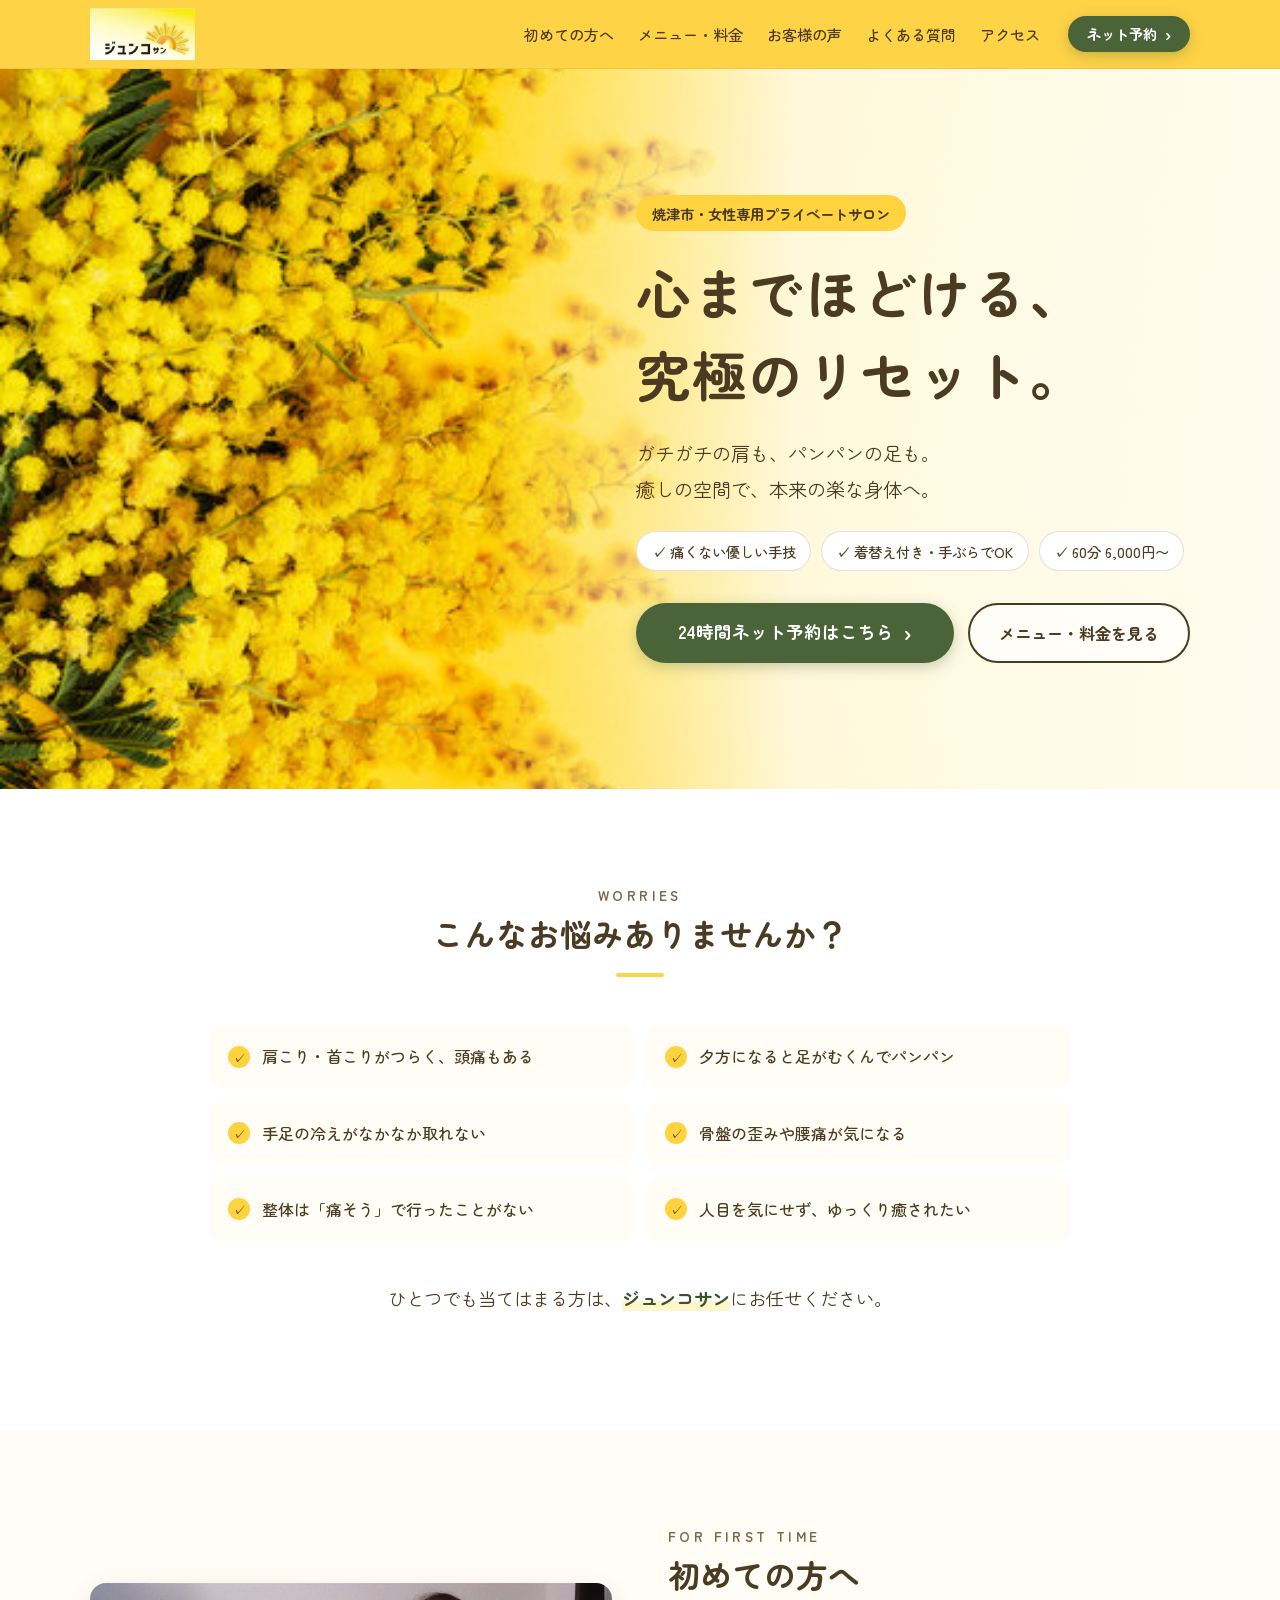
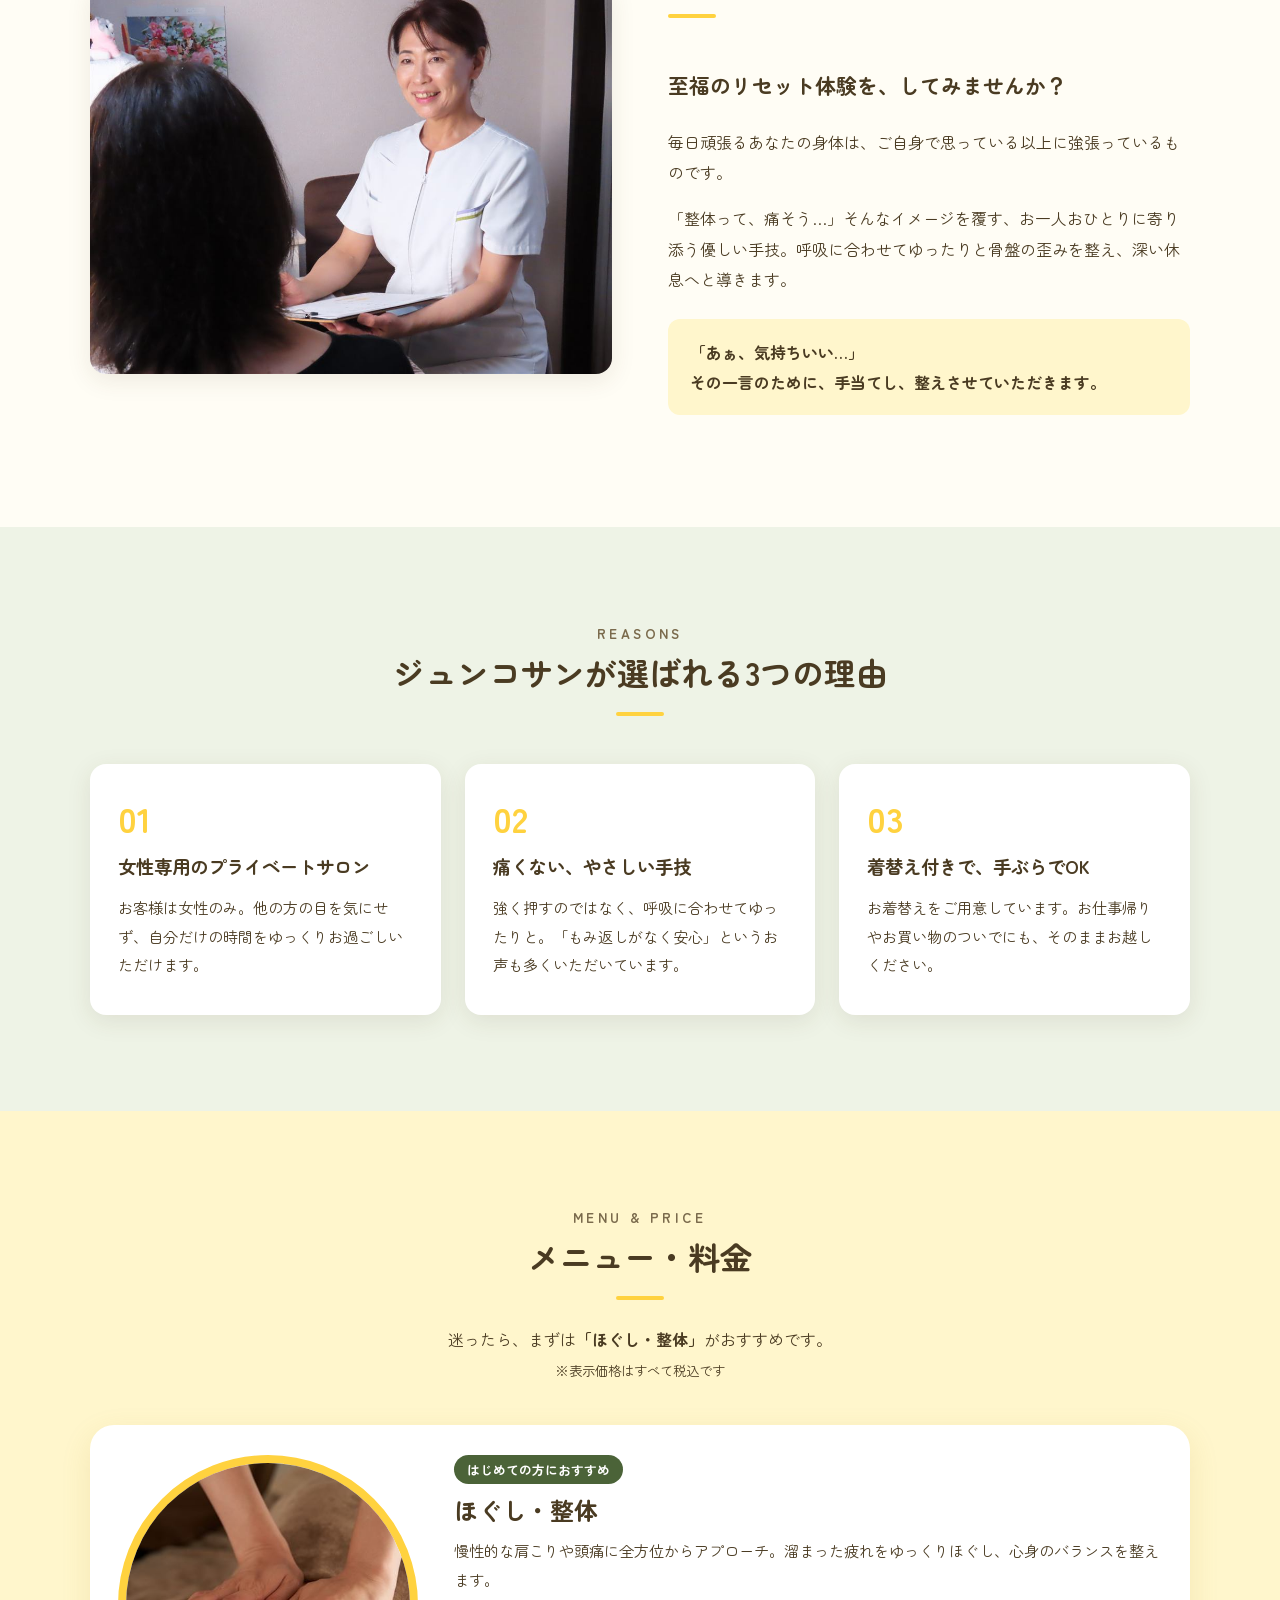
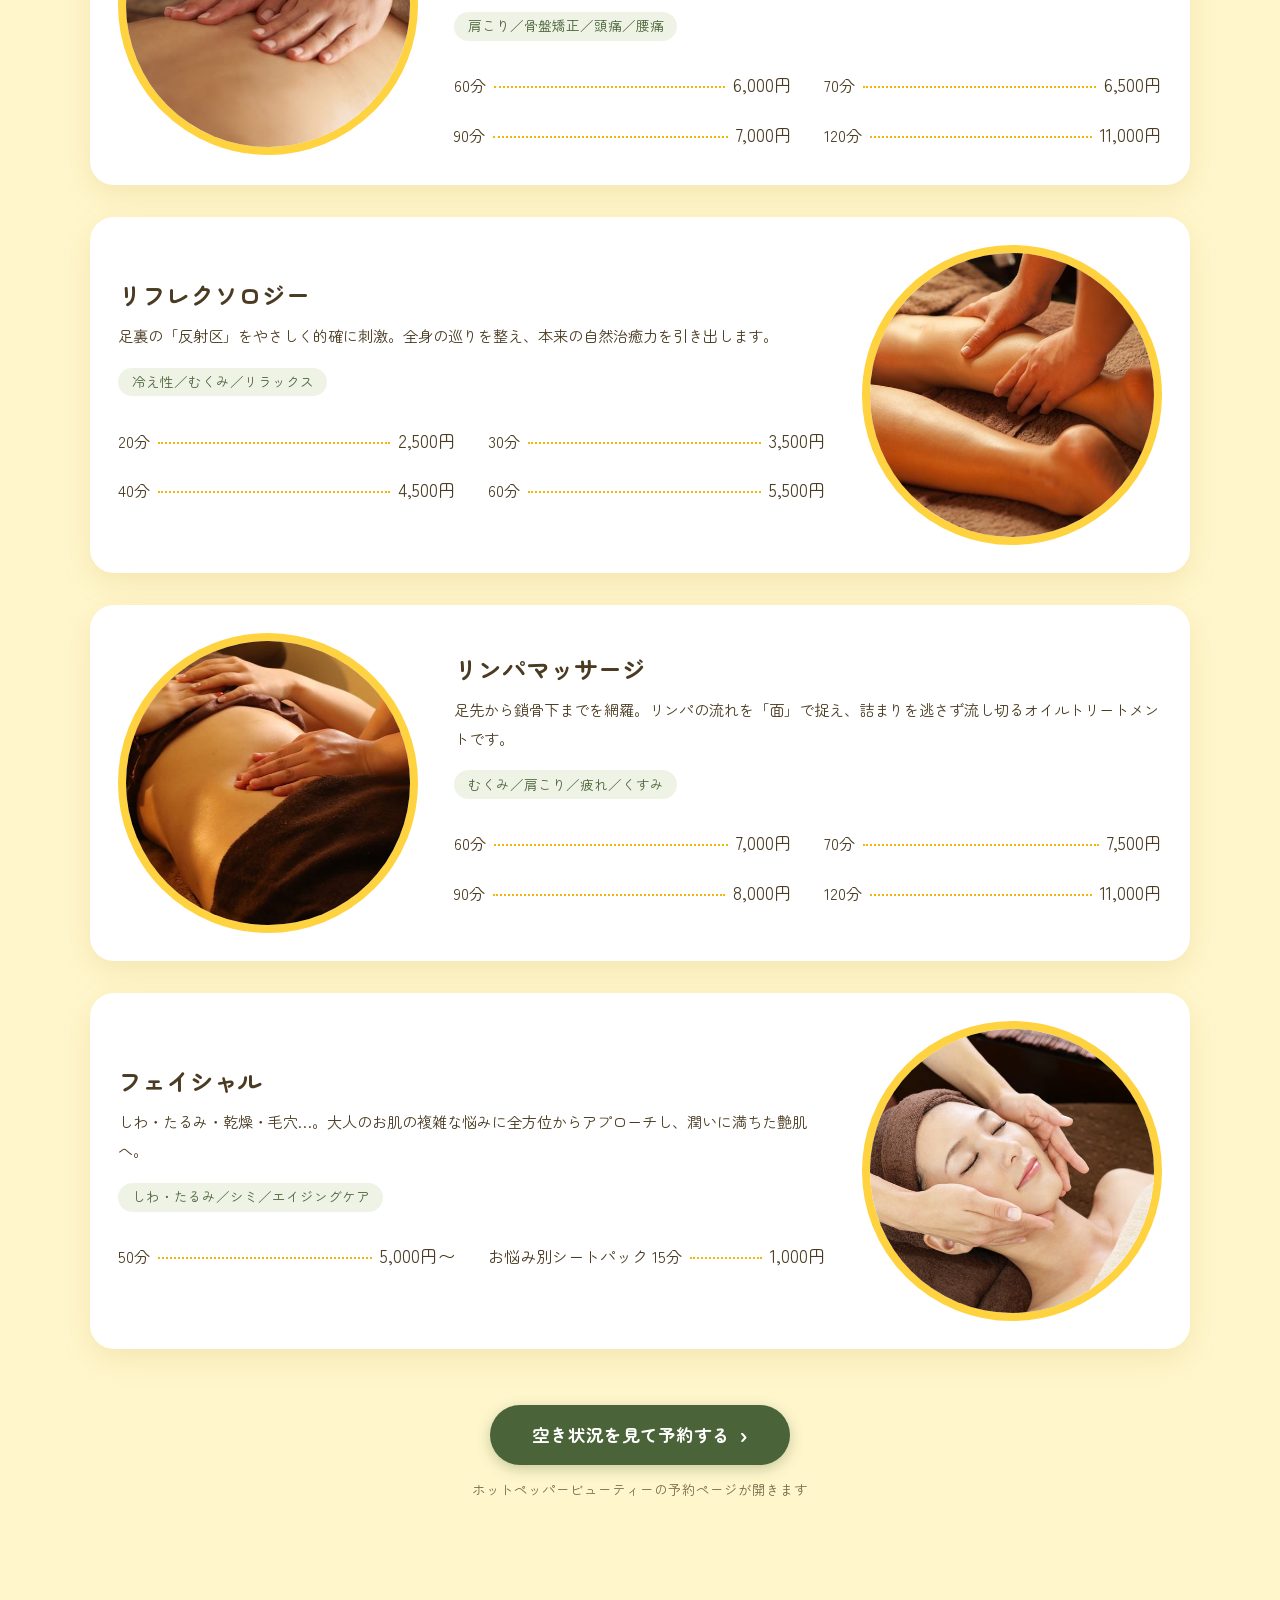
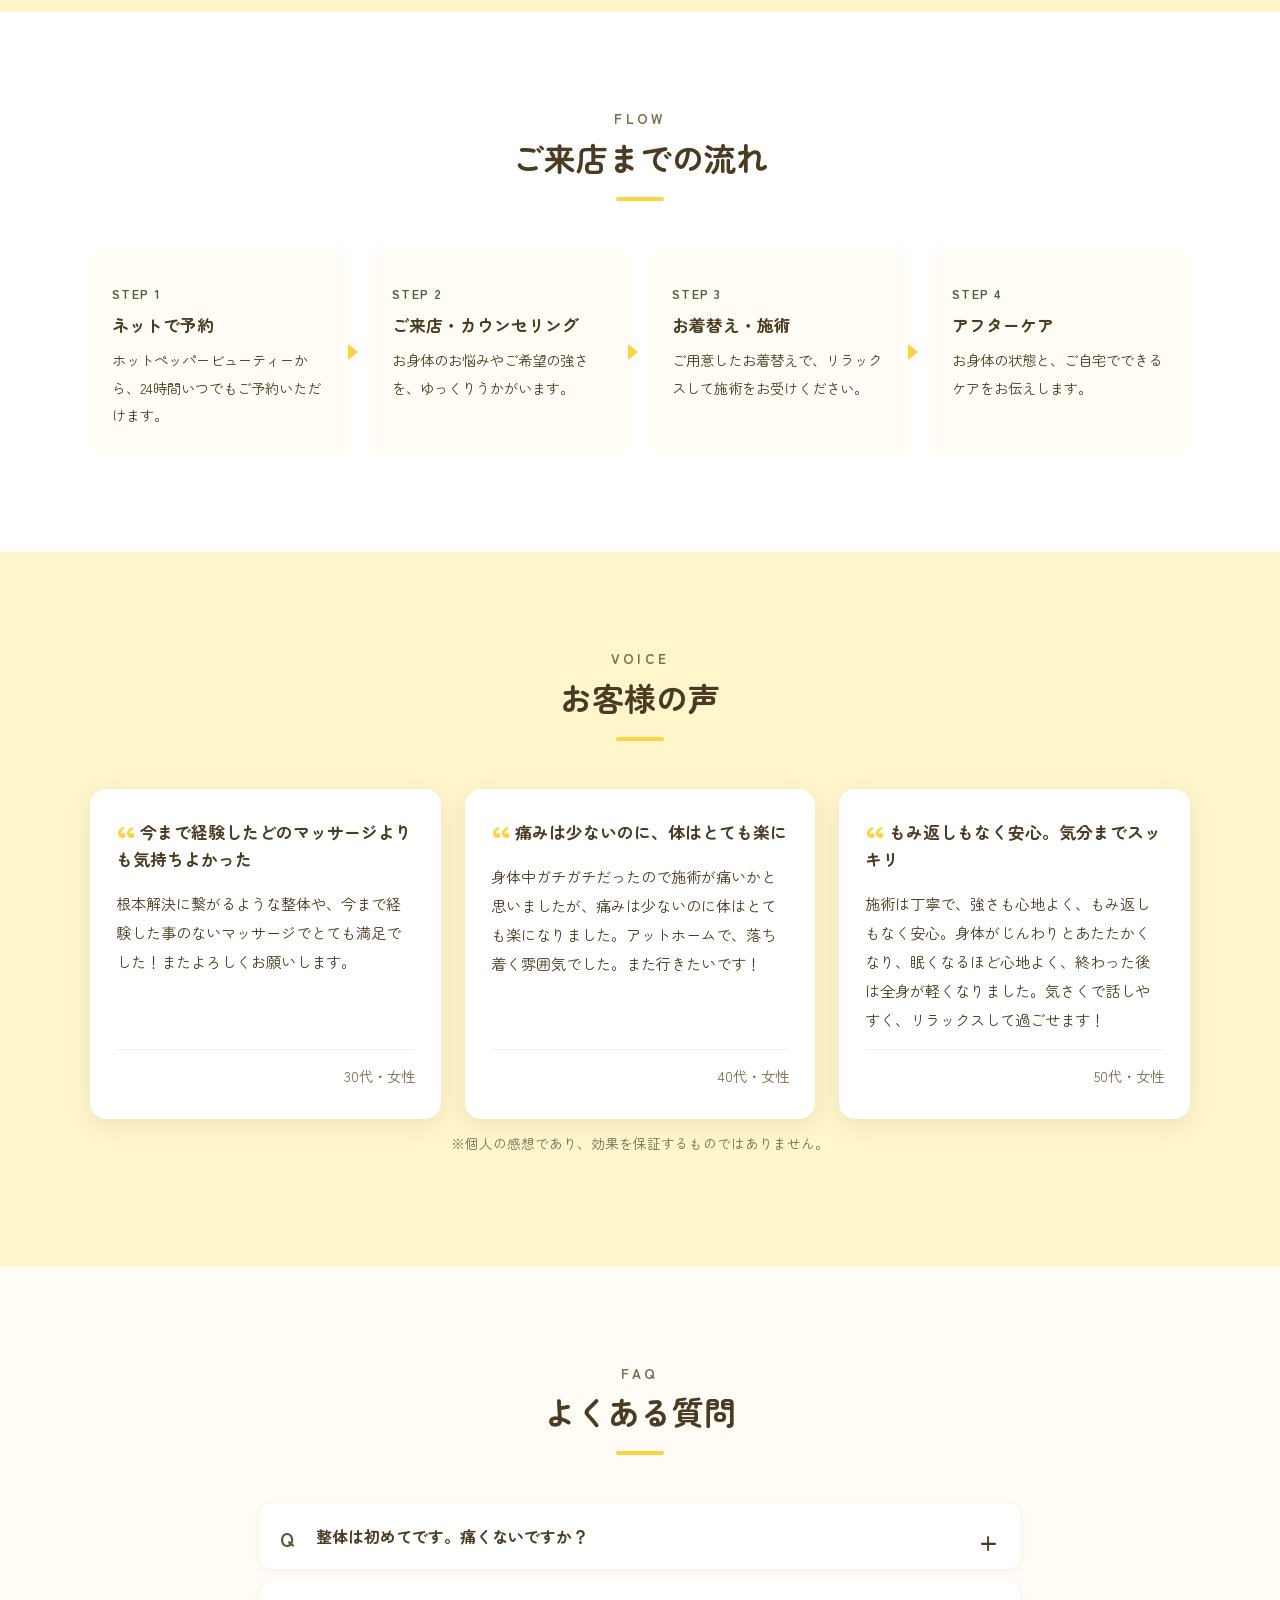
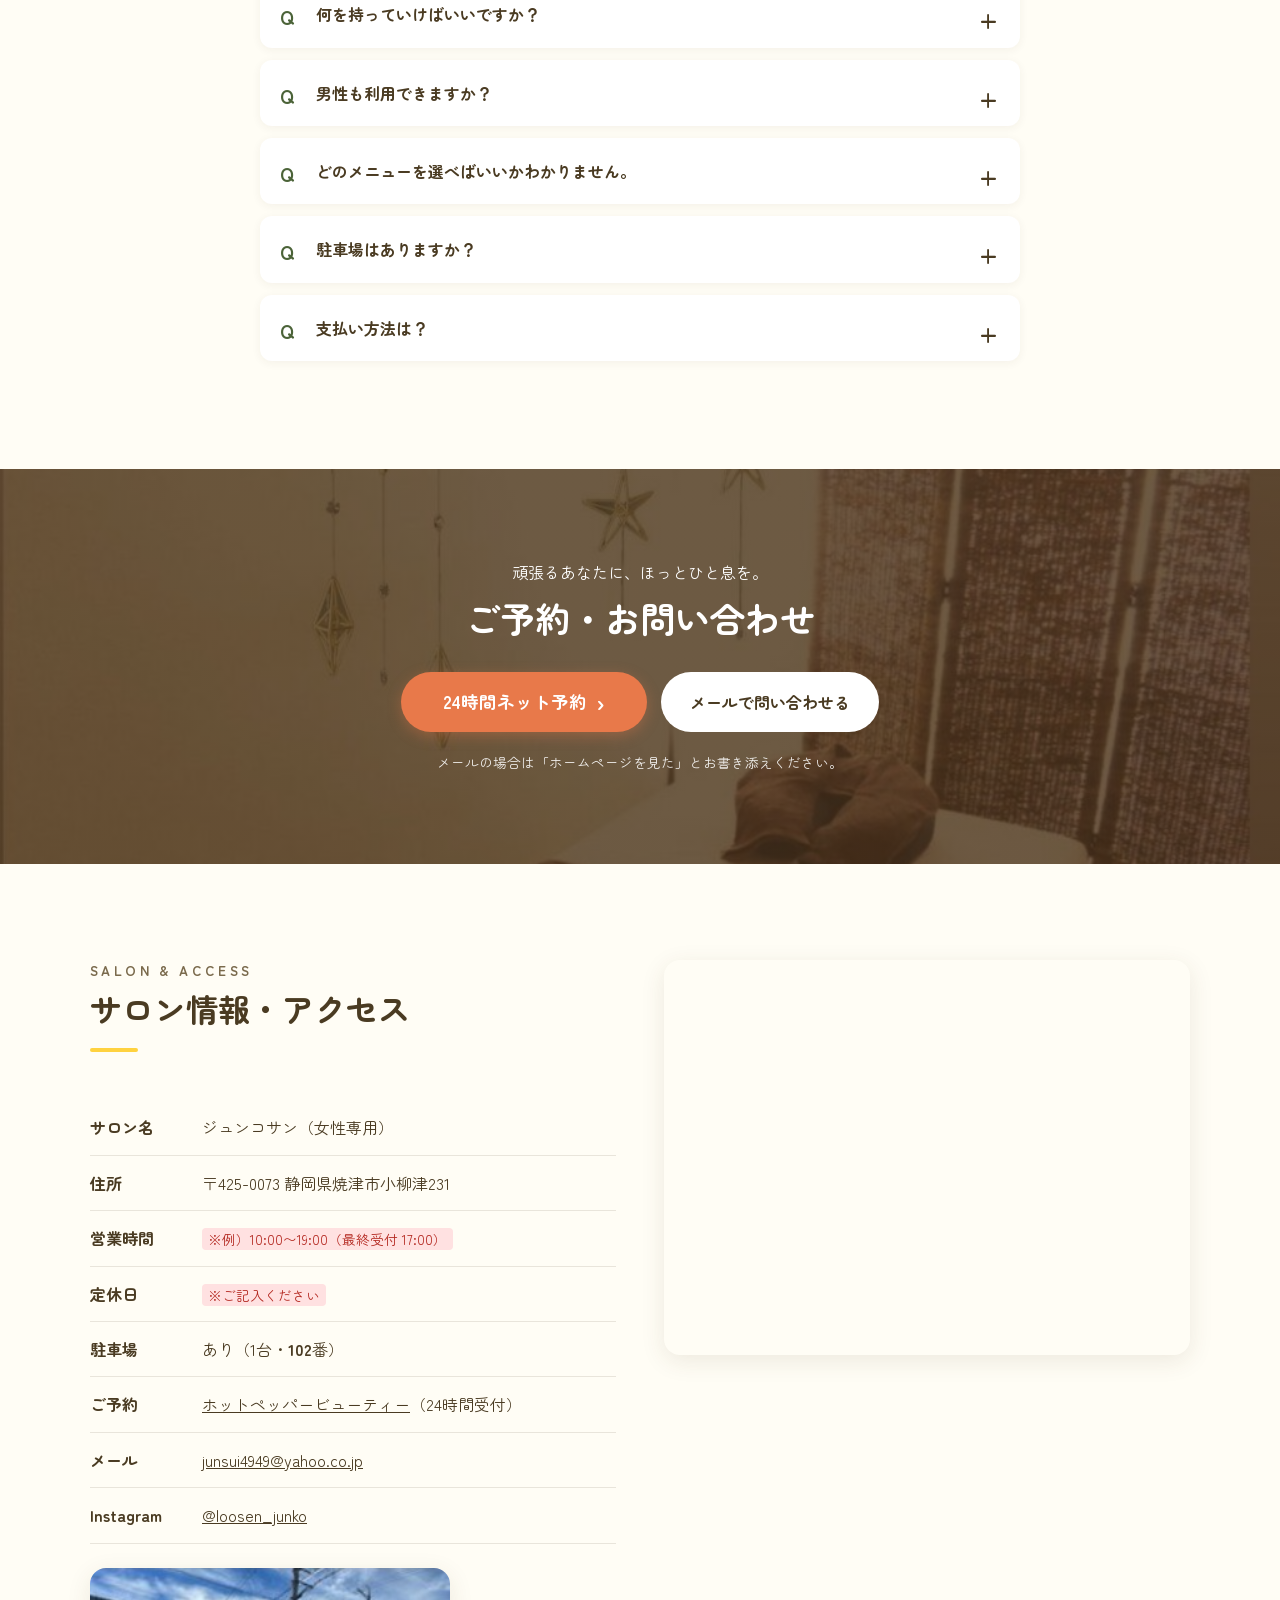
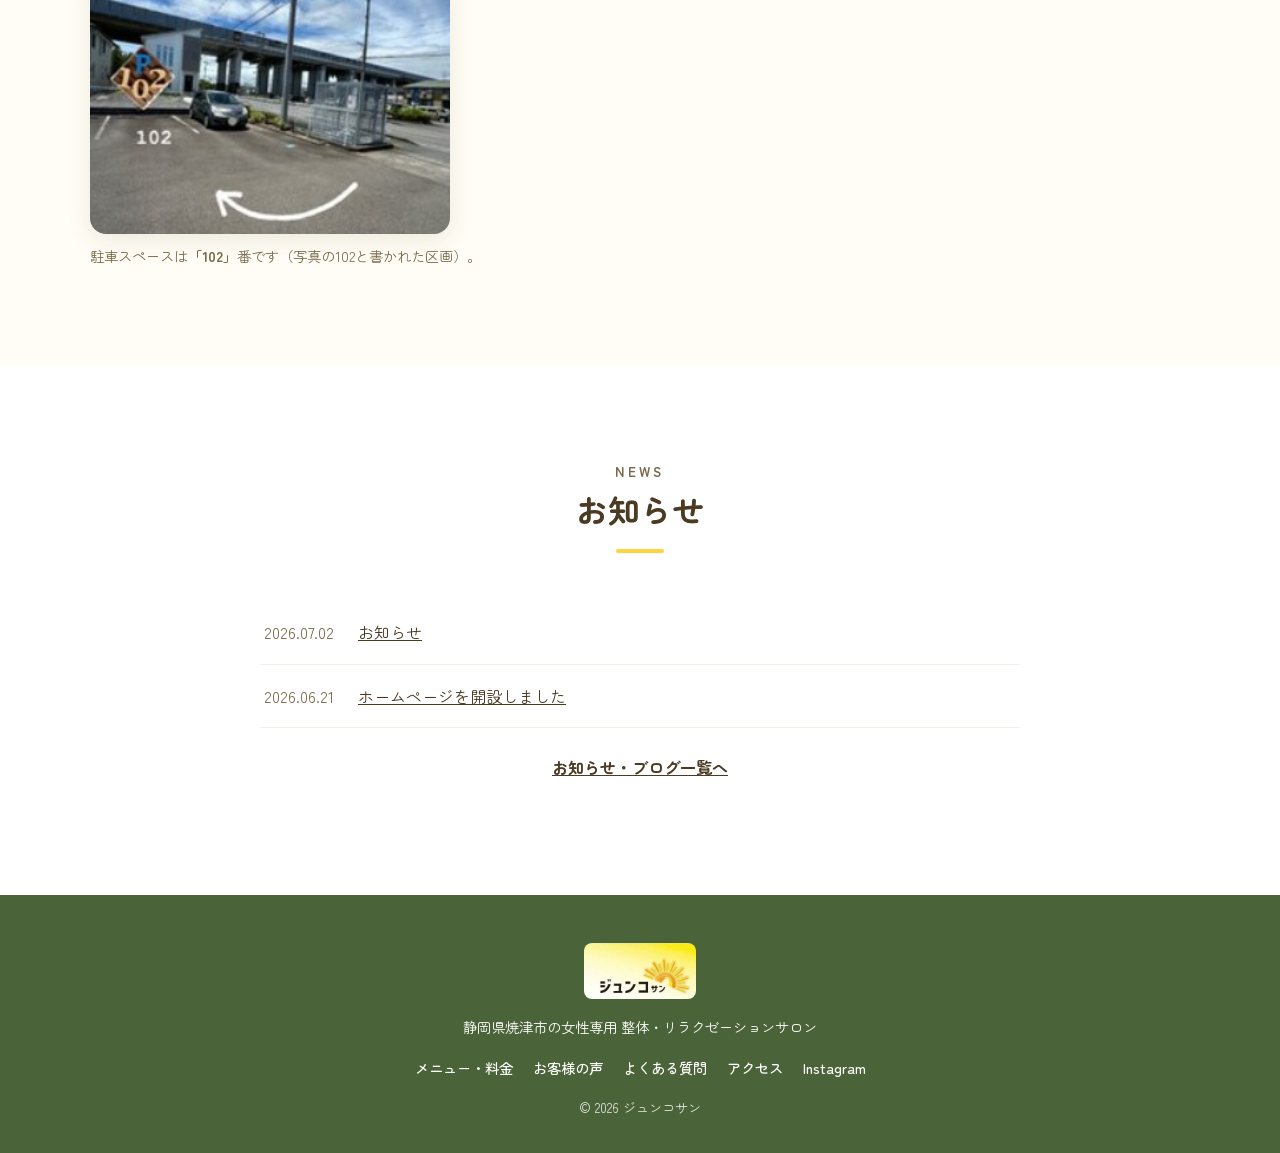
==== commit be8e1eb5: "駐車スペース102番の写真（仮）と案内を追加 Co-Authored-By: Claude Opus 5.5 <noreply@anthropic.com>" ====
--- a/kaizen-mimosa/index.html
+++ b/kaizen-mimosa/index.html
@@ -292,7 +292,7 @@
         </details>
         <details>
           <summary>駐車場はありますか？</summary>
-          <p>はい、1台分ございます。</p>
+          <p>はい、1台分ございます。駐車スペースは「102」番です。場所は<a href="#access">サロン情報</a>の写真をご覧ください。</p>
         </details>
         <details>
           <summary>支払い方法は？</summary>
@@ -324,11 +324,15 @@
             <dt>住所</dt><dd>〒425-0073 静岡県焼津市小柳津231</dd>
             <dt>営業時間</dt><dd><span class="todo">※例）10:00〜19:00（最終受付 17:00）</span></dd>
             <dt>定休日</dt><dd><span class="todo">※ご記入ください</span></dd>
-            <dt>駐車場</dt><dd>あり（1台）</dd>
+            <dt>駐車場</dt><dd>あり（1台・<strong>102</strong>番）</dd>
             <dt>ご予約</dt><dd><a href="https://beauty.hotpepper.jp/kr/slnH000763623/" target="_blank" rel="noopener">ホットペッパービューティー</a>（24時間受付）</dd>
             <dt>メール</dt><dd><a href="mailto:junsui4949@yahoo.co.jp">junsui4949@yahoo.co.jp</a></dd>
             <dt>Instagram</dt><dd><a href="https://www.instagram.com/loosen_junko/" target="_blank" rel="noopener">@loosen_junko</a></dd>
           </dl>
+          <figure class="parking-photo">
+            <img src="images/parking.jpg" alt="駐車スペース102番の写真。矢印の先の、102と書かれた区画です" width="272" height="201" loading="lazy">
+            <figcaption>駐車スペースは<strong>「102」</strong>番です（写真の102と書かれた区画）。</figcaption>
+          </figure>
         </div>
         <div class="access-map">
           <iframe title="ジュンコサンの地図" src="https://maps.google.com/maps?cid=7483196735496831765&amp;z=16&amp;output=embed" loading="lazy" referrerpolicy="no-referrer-when-downgrade"></iframe>
--- a/kaizen-mimosa/css/style.css
+++ b/kaizen-mimosa/css/style.css
@@ -377,3 +377,8 @@
 .site-footer { background: var(--cta); color: var(--white); }
 .site-footer a { color: var(--white); }
 .footer-inner small { opacity: .85; }
+
+/* 駐車スペースの写真 */
+.parking-photo { margin: 24px 0 0; }
+.parking-photo img { display: block; width: 100%; max-width: 360px; height: auto; border-radius: var(--radius); box-shadow: var(--shadow); }
+.parking-photo figcaption { margin-top: 8px; font-size: .9rem; color: var(--brown-light); }
